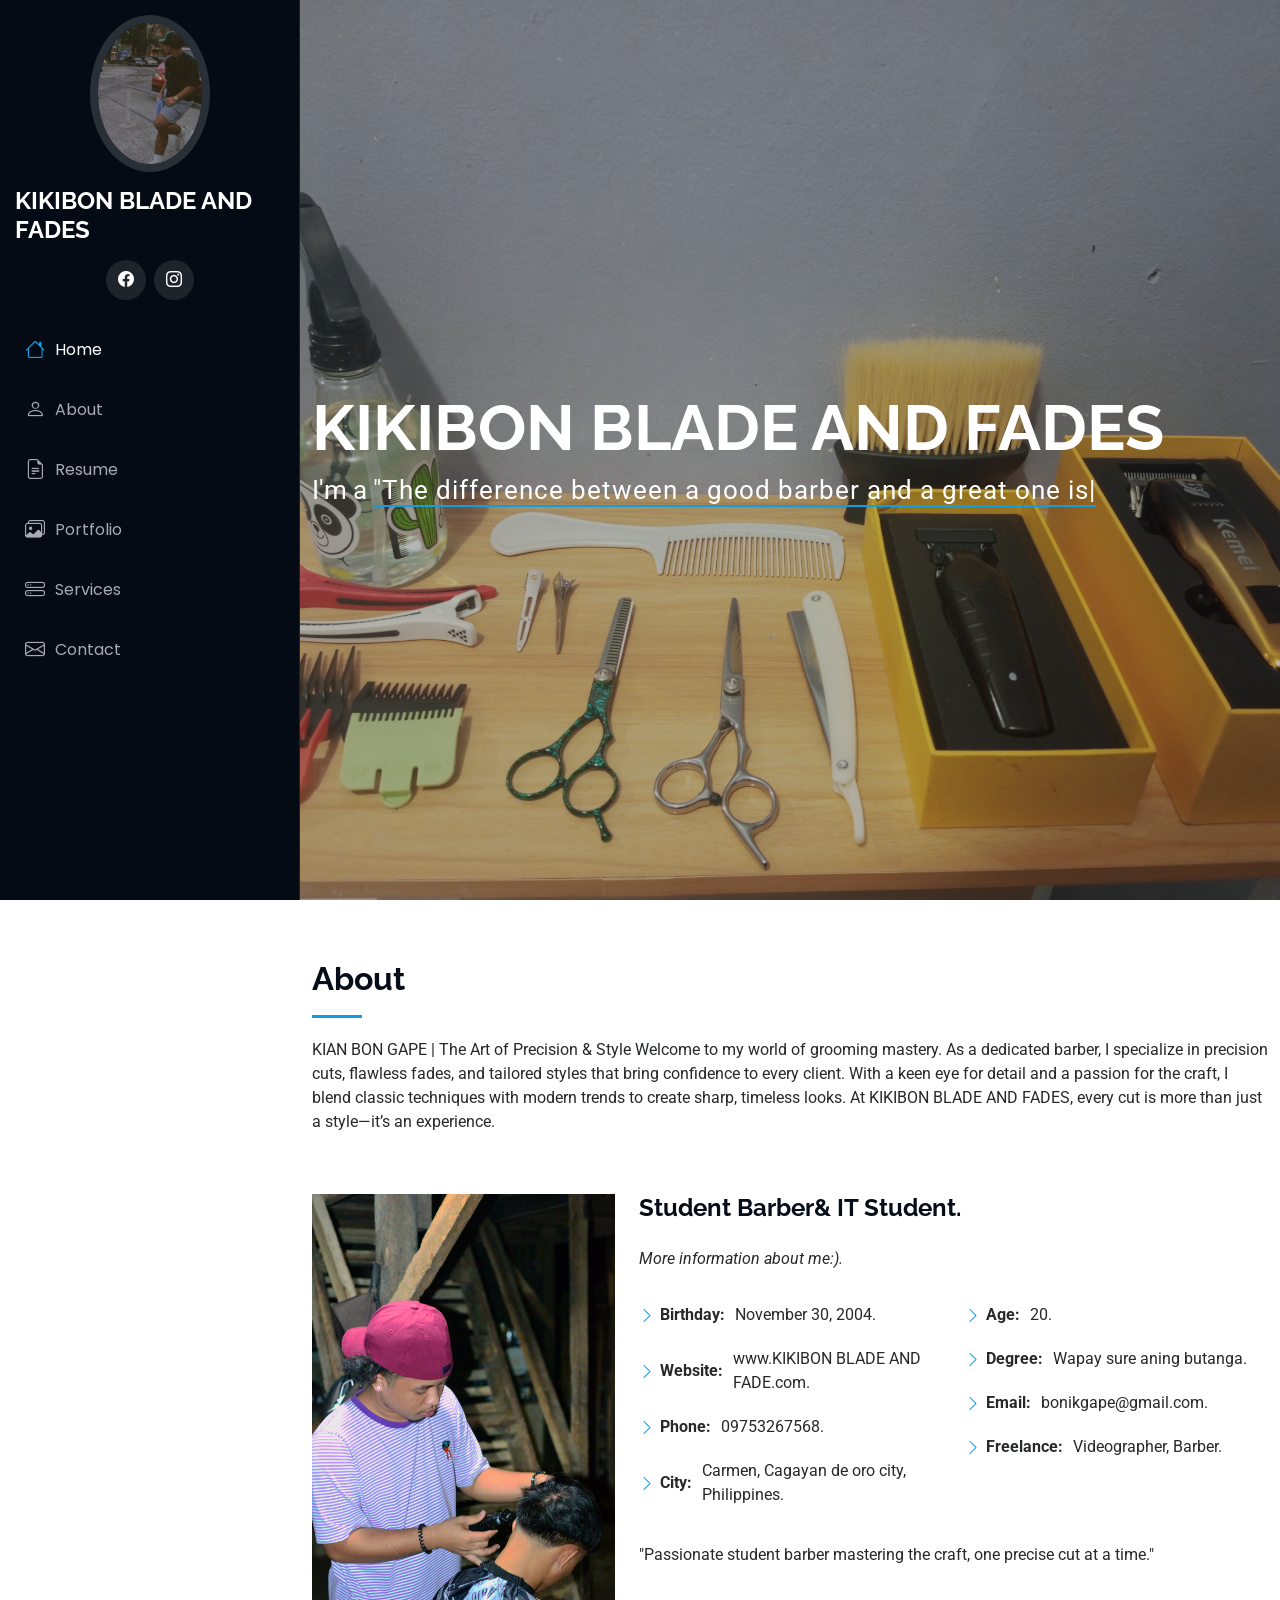
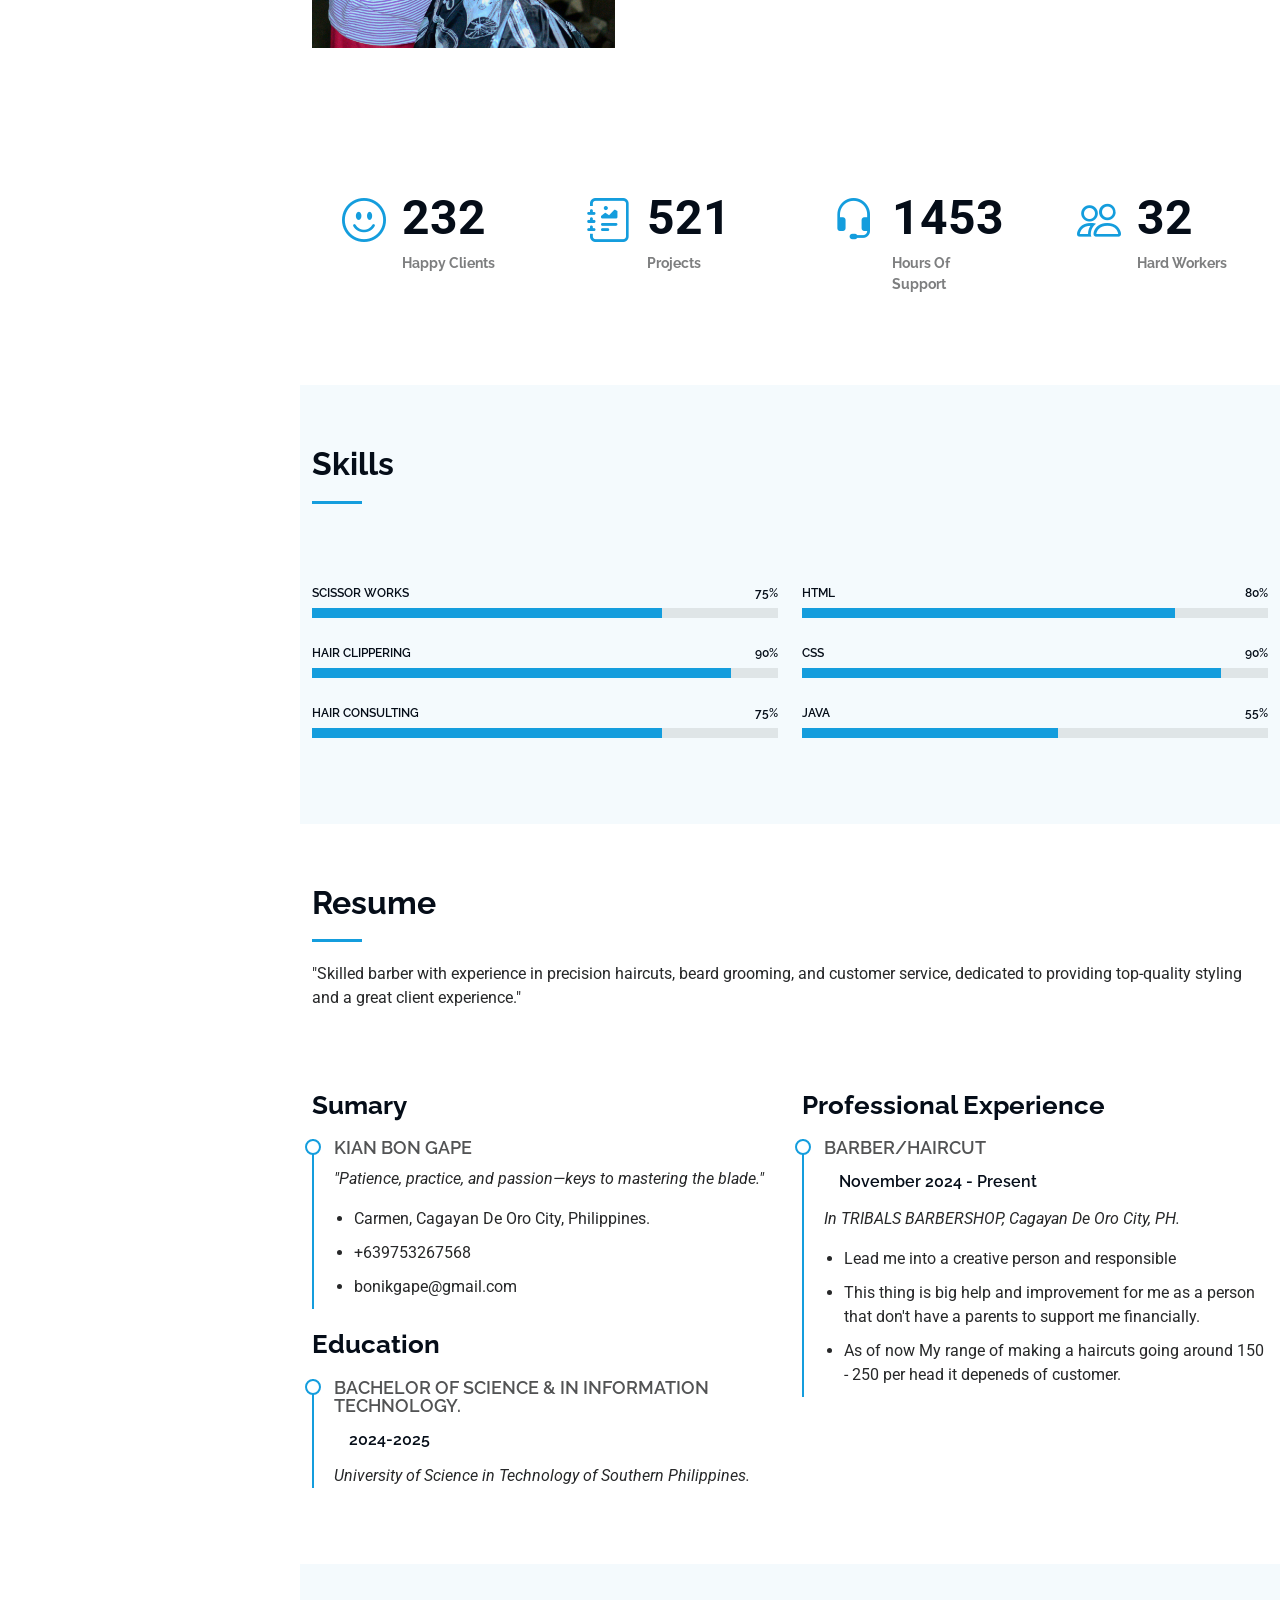
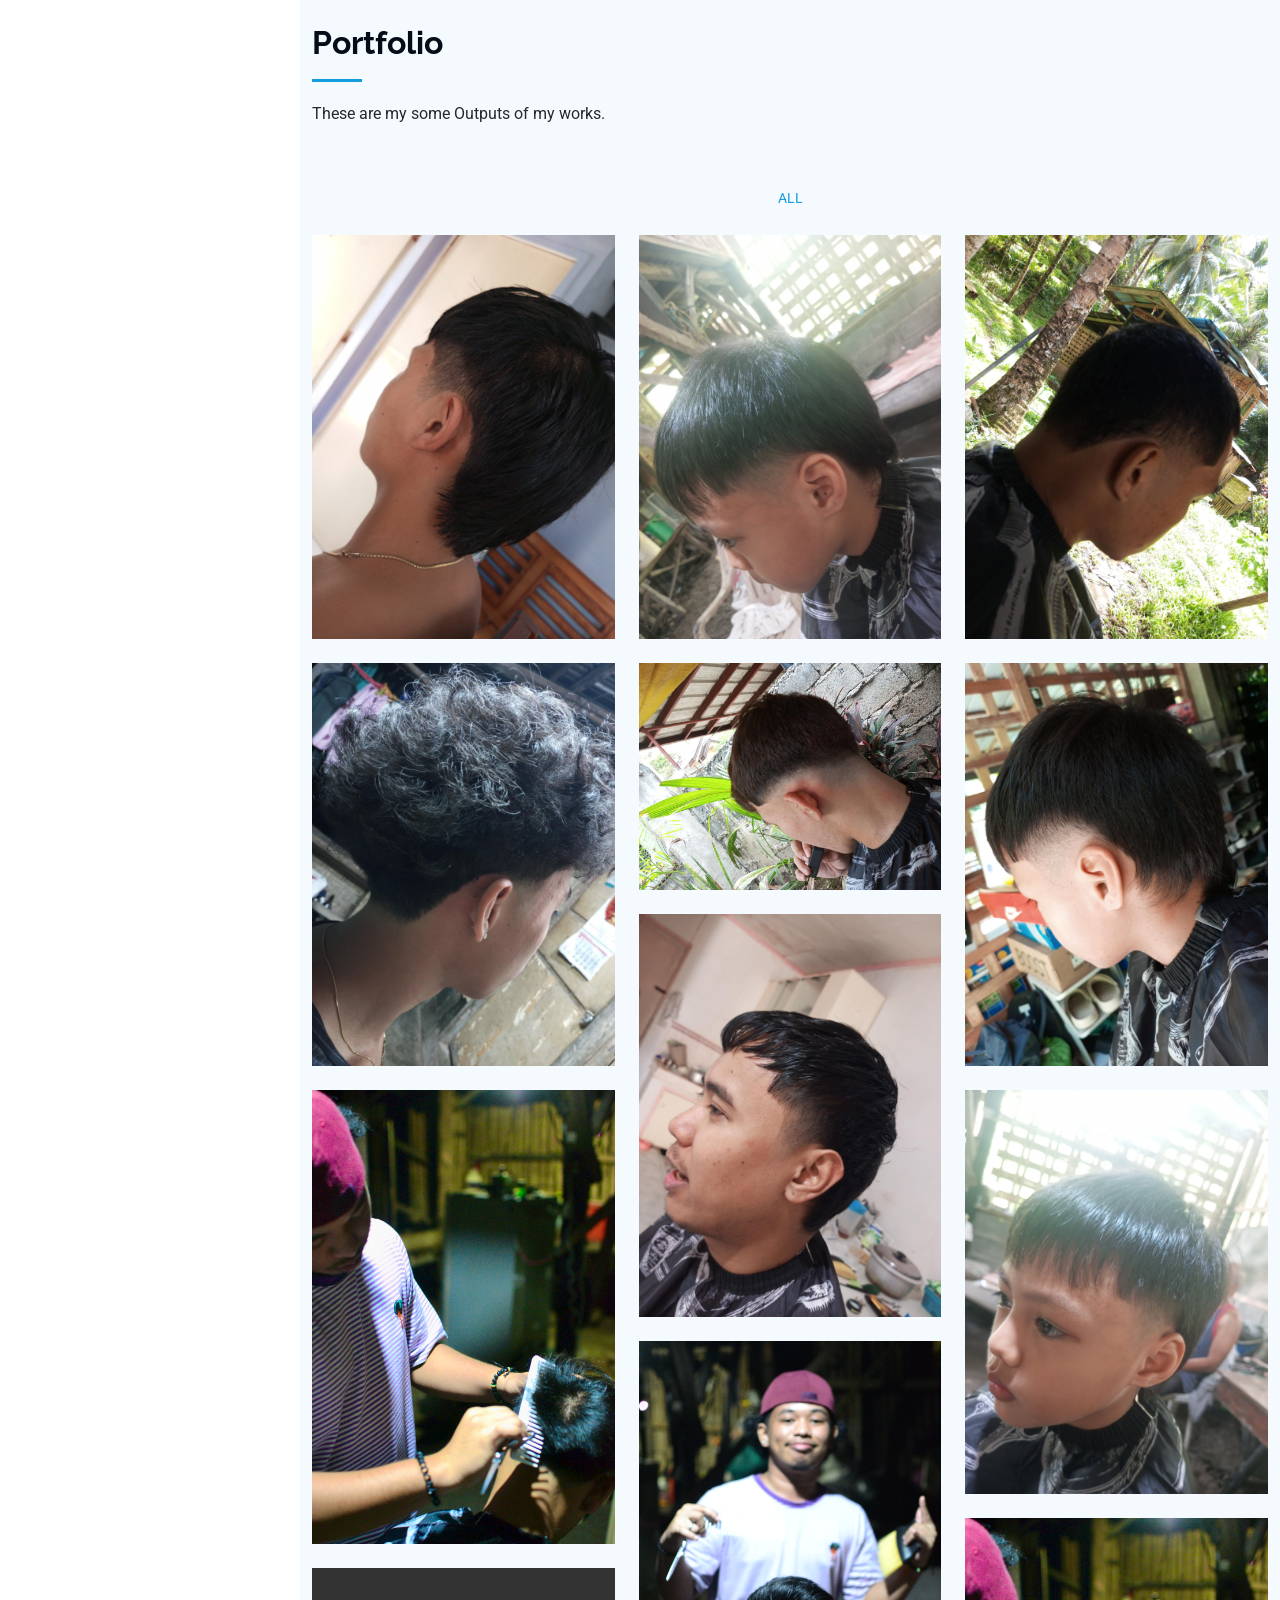
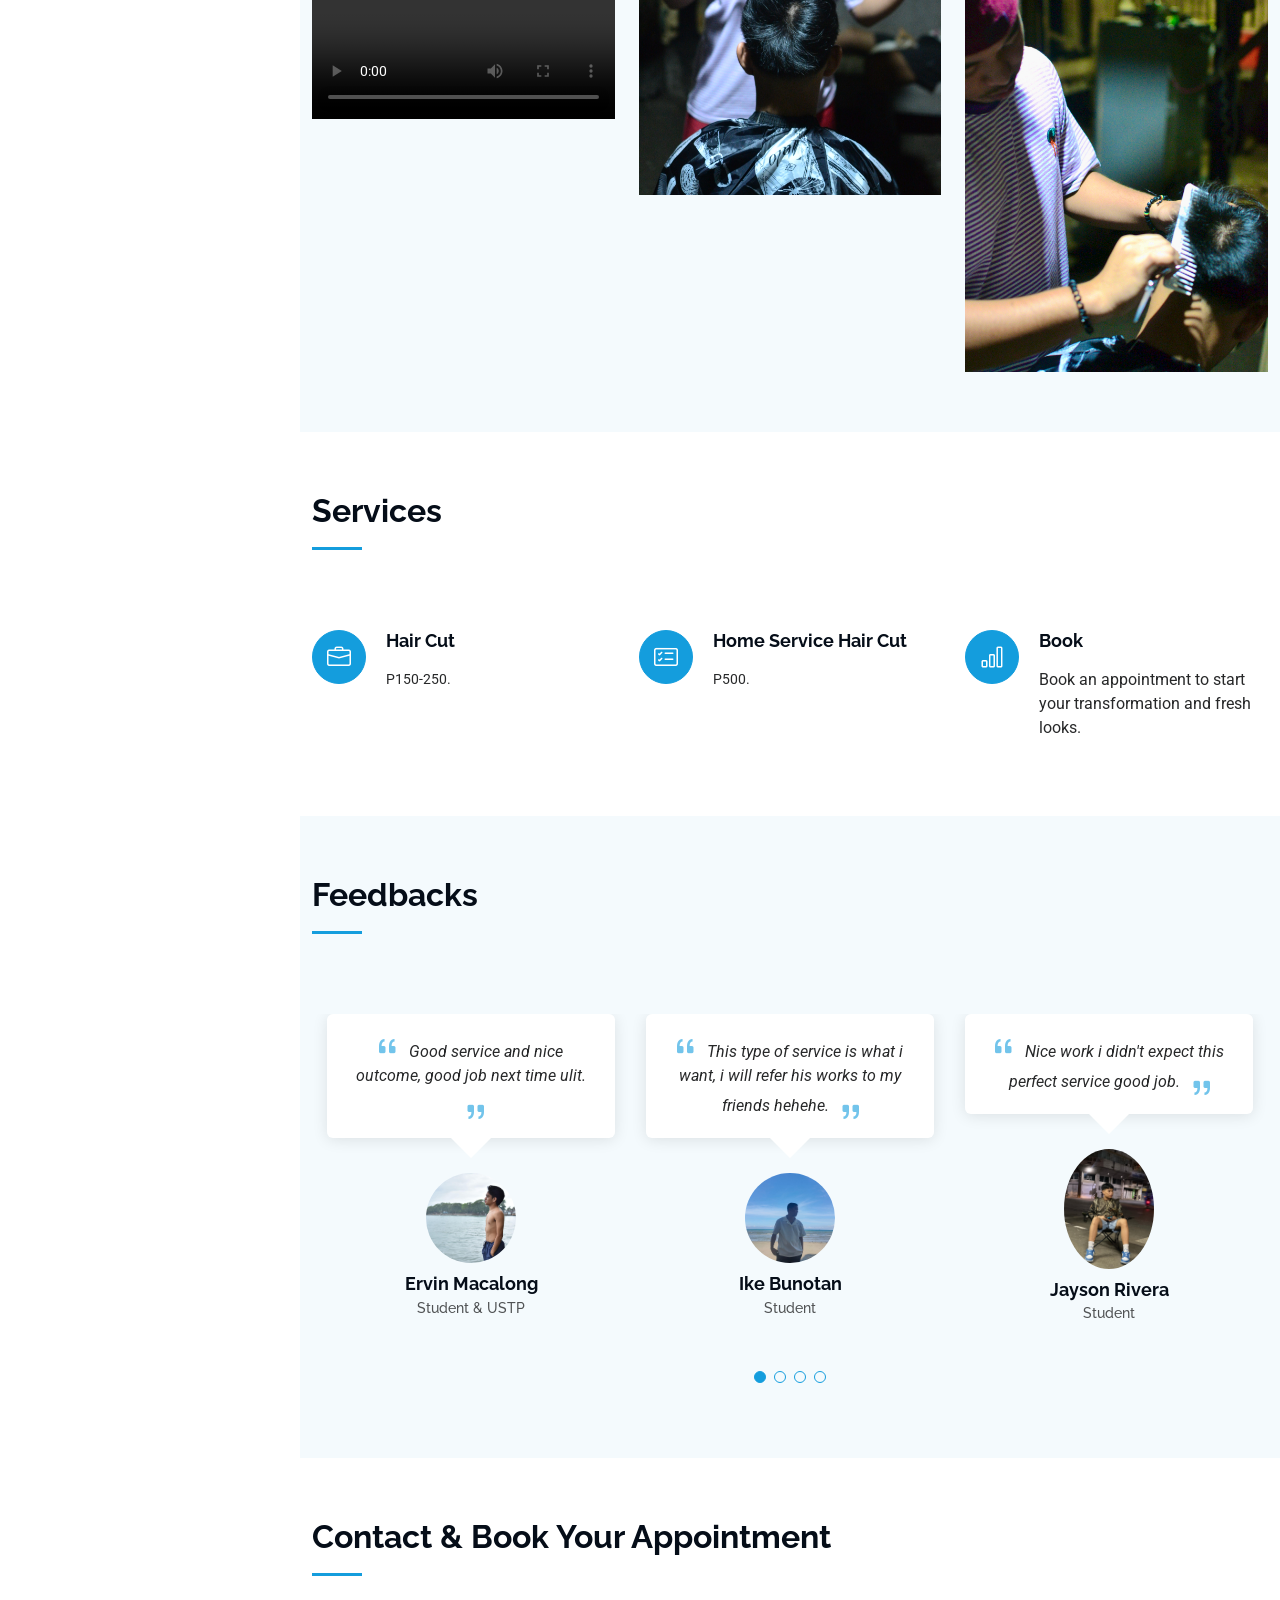
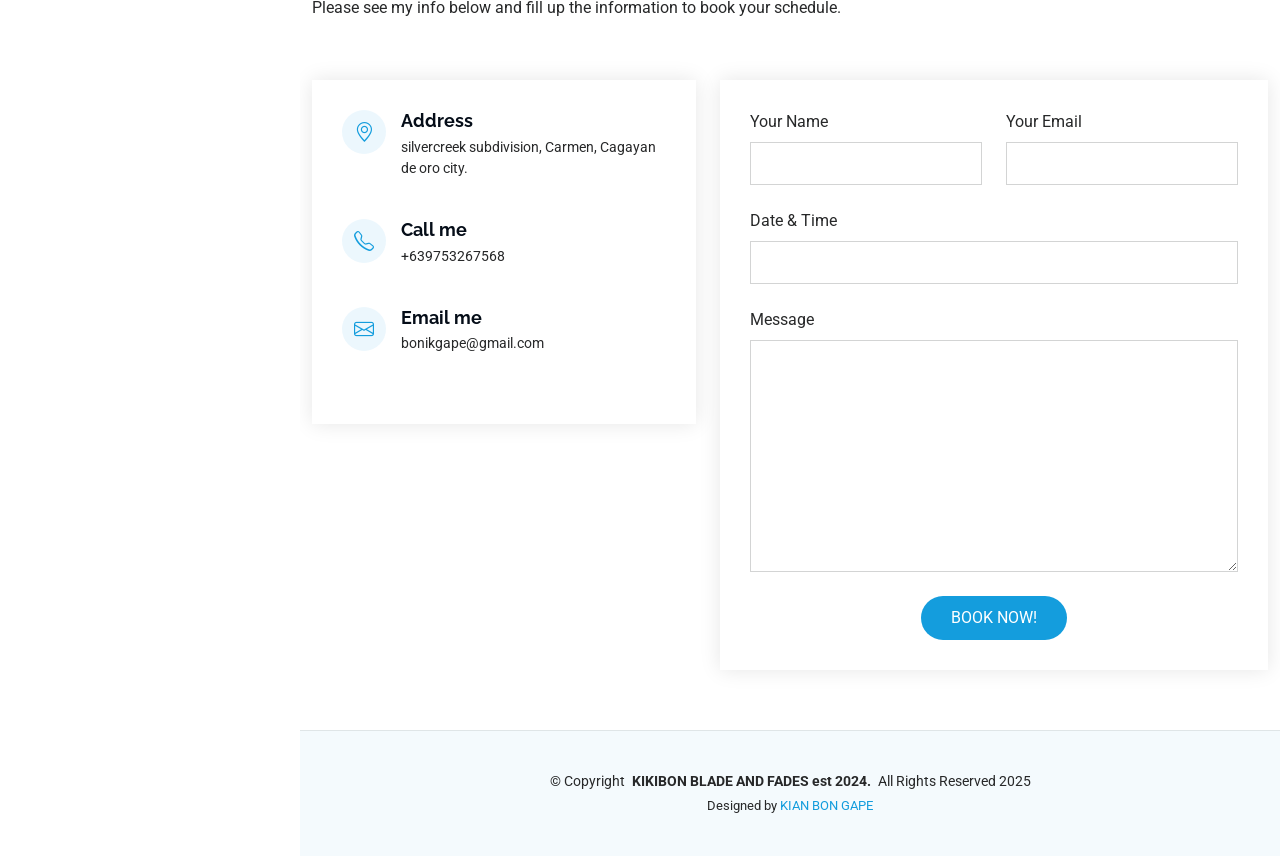
==== index.html @ 60df7f15 "first commit" ====
<!DOCTYPE html>
<html lang="en">

<head>
  <meta charset="utf-8">
  <meta content="width=device-width, initial-scale=1.0" name="viewport">
  <title>KIKIBON BLADE AND FADES</title>
  <meta content="" name="description">
  <meta content="" name="keywords">

  <!-- Favicons -->
  <link href="assets/img/barber.jpg" rel="icon">
  <link href="assets/img/barber.jpg" rel="apple-touch-icon">

  <!-- Fonts -->
  <link href="https://fonts.googleapis.com" rel="preconnect">
  <link href="https://fonts.gstatic.com" rel="preconnect" crossorigin>
  <link href="https://fonts.googleapis.com/css2?family=Roboto:ital,wght@0,100;0,300;0,400;0,500;0,700;0,900;1,100;1,300;1,400;1,500;1,700;1,900&family=Poppins:ital,wght@0,100;0,200;0,300;0,400;0,500;0,600;0,700;0,800;0,900;1,100;1,200;1,300;1,400;1,500;1,600;1,700;1,800;1,900&family=Raleway:ital,wght@0,100;0,200;0,300;0,400;0,500;0,600;0,700;0,800;0,900;1,100;1,200;1,300;1,400;1,500;1,600;1,700;1,800;1,900&display=swap" rel="stylesheet">

  <!-- Vendor CSS Files -->
  <link href="assets/vendor/bootstrap/css/bootstrap.min.css" rel="stylesheet">
  <link href="assets/vendor/bootstrap-icons/bootstrap-icons.css" rel="stylesheet">
  <link href="assets/vendor/aos/aos.css" rel="stylesheet">
  <link href="assets/vendor/glightbox/css/glightbox.min.css" rel="stylesheet">
  <link href="assets/vendor/swiper/swiper-bundle.min.css" rel="stylesheet">

  <!-- Main CSS File -->
  <link href="assets/css/main.css" rel="stylesheet">

  <!-- =======================================================
  * Template Name: iPortfolio
  * Template URL: https://bootstrapmade.com/iportfolio-bootstrap-portfolio-websites-template/
  * Updated: Jun 29 2024 with Bootstrap v5.3.3
  * Author: BootstrapMade.com
  * License: https://bootstrapmade.com/license/
  ======================================================== -->
</head>

<body class="index-page">

  <header id="header" class="header dark-background d-flex flex-column">
    <i class="header-toggle d-xl-none bi bi-list"></i>

    <div class="profile-img">
      <img src="assets/img/main.jpg" alt="" class="img-fluid rounded-circle">
    </div>

    <a href="index.html" class="logo d-flex align-items-center justify-content-center">
      <!-- Uncomment the line below if you also wish to use an image logo -->
      <!-- <img src="assets/img/logo.png" alt=""> -->
      <h1 class="sitename">KIKIBON BLADE AND FADES</h1>
    </a>

   
    <div class="social-links text-center">
      <a href="https://www.facebook.com/kianbongape.30" class="facebook" target="_blank"><i class="bi bi-facebook"></i></a>
      <a href="https://www.instagram.com/ur_bonifacio/" class="instagram" target="_blank"><i class="bi bi-instagram"></i></a>
  </div>

    <nav id="navmenu" class="navmenu">
      <ul>
        <li><a href="#hero" class="active"><i class="bi bi-house navicon"></i>Home</a></li>
        <li><a href="#about"><i class="bi bi-person navicon"></i> About</a></li>
        <li><a href="#resume"><i class="bi bi-file-earmark-text navicon"></i> Resume</a></li>
        <li><a href="#portfolio"><i class="bi bi-images navicon"></i> Portfolio</a></li>
        <li><a href="#services"><i class="bi bi-hdd-stack navicon"></i> Services</a></li>
        <li><a href="#contact"><i class="bi bi-envelope navicon"></i> Contact</a></li>
      </ul>
    </nav>

  </header>

  <main class="main">

    <!-- Hero Section -->
    <section id="hero" class="hero section dark-background">

      <img src="assets/img/5.jpg" alt="" data-aos="fade-in" class="">

      <div class="container" data-aos="fade-up" data-aos-delay="100">
        <h2>KIKIBON BLADE AND FADES</h2>
        <p>I'm a <span class="typed" data-typed-items="Barber, College Student, Freelancer">"The difference between a good barber and a great one is the commitment to learning every day."</span><span class="typed-cursor typed-cursor--blink" aria-hidden="true"></span><span class="typed-cursor typed-cursor--blink" aria-hidden="true"></span></p>
      </div>

    </section><!-- /Hero Section -->

    <!-- About Section -->
    <section id="about" class="about section">

      <!-- Section Title -->
      <div class="container section-title" data-aos="fade-up">
        <h2>About</h2>
        <p>KIAN BON GAPE | The Art of Precision & Style

          Welcome to my world of grooming mastery. As a dedicated barber, I specialize in precision cuts, flawless fades, and tailored styles that bring confidence to every client. With a keen eye for detail and a passion for the craft, I blend classic techniques with modern trends to create sharp, timeless looks. At KIKIBON BLADE AND FADES, every cut is more than just a style—it’s an experience.</p>
      </div><!-- End Section Title -->

      <div class="container" data-aos="fade-up" data-aos-delay="100">

        <div class="row gy-4 justify-content-center">
          <div class="col-lg-4">
            <img src="assets/img/main2.JPG" class="img-fluid" alt="">
          </div>
          <div class="col-lg-8 content">
            <h2>Student Barber&amp; IT Student.</h2>
            <p class="fst-italic py-3">
              More information about me:).
            </p>
            <div class="row">
              <div class="col-lg-6">
                <ul>
                  <li><i class="bi bi-chevron-right"></i> <strong>Birthday:</strong> <span>November 30, 2004.</span></li>
                  <li><i class="bi bi-chevron-right"></i> <strong>Website:</strong> <span>www.KIKIBON BLADE AND FADE.com.</span></li>
                  <li><i class="bi bi-chevron-right"></i> <strong>Phone:</strong> <span>09753267568.</span></li>
                  <li><i class="bi bi-chevron-right"></i> <strong>City:</strong> <span>Carmen, Cagayan de oro city, Philippines.</span></li>
                </ul>
              </div>
              <div class="col-lg-6">
                <ul>
                  <li><i class="bi bi-chevron-right"></i> <strong>Age:</strong> <span>20.</span></li>
                  <li><i class="bi bi-chevron-right"></i> <strong>Degree:</strong> <span>Wapay sure aning butanga.</span></li>
                  <li><i class="bi bi-chevron-right"></i> <strong>Email:</strong> <span>bonikgape@gmail.com.</span></li>
                  <li><i class="bi bi-chevron-right"></i> <strong>Freelance:</strong> <span>Videographer, Barber.</span></li>
                </ul>
              </div>
            </div>
            <p class="py-3">
              "Passionate student barber mastering the craft, one precise cut at a time."
            </p>
          </div>
        </div>

      </div>

    </section><!-- /About Section -->

    <!-- Stats Section -->
    <section id="stats" class="stats section">

      <div class="container" data-aos="fade-up" data-aos-delay="100">

        <div class="row gy-4">

          <div class="col-lg-3 col-md-6">
            <div class="stats-item">
              <i class="bi bi-emoji-smile"></i>
              <span data-purecounter-start="0" data-purecounter-end="232" data-purecounter-duration="1" class="purecounter"></span>
              <p><strong>Happy Clients</strong> <span></span></p>
            </div>
          </div><!-- End Stats Item -->

          <div class="col-lg-3 col-md-6">
            <div class="stats-item">
              <i class="bi bi-journal-richtext"></i>
              <span data-purecounter-start="0" data-purecounter-end="521" data-purecounter-duration="1" class="purecounter"></span>
              <p><strong>Projects</strong> <span></span></p>
            </div>
          </div><!-- End Stats Item -->

          <div class="col-lg-3 col-md-6">
            <div class="stats-item">
              <i class="bi bi-headset"></i>
              <span data-purecounter-start="0" data-purecounter-end="1453" data-purecounter-duration="1" class="purecounter"></span>
              <p><strong>Hours Of Support</strong> <span></span></p>
            </div>
          </div><!-- End Stats Item -->

          <div class="col-lg-3 col-md-6">
            <div class="stats-item">
              <i class="bi bi-people"></i>
              <span data-purecounter-start="0" data-purecounter-end="32" data-purecounter-duration="1" class="purecounter"></span>
              <p><strong>Hard Workers</strong> <span></span></p>
            </div>
          </div><!-- End Stats Item -->

        </div>

      </div>

    </section><!-- /Stats Section -->

    <!-- Skills Section -->
    <section id="skills" class="skills section light-background">

      <!-- Section Title -->
      <div class="container section-title" data-aos="fade-up">
        <h2>Skills</h2>
        <p></p>
      </div><!-- End Section Title -->

      <div class="container" data-aos="fade-up" data-aos-delay="100">

        <div class="row skills-content skills-animation">

          <div class="col-lg-6">

            <div class="progress">
              <span class="skill"><span>Scissor Works</span> <i class="val">75%</i></span>
              <div class="progress-bar-wrap">
                <div class="progress-bar" role="progressbar" aria-valuenow="75" aria-valuemin="0" aria-valuemax="75"></div>
              </div>
            </div><!-- End Skills Item -->

            <div class="progress">
              <span class="skill"><span>Hair Clippering</span> <i class="val">90%</i></span>
              <div class="progress-bar-wrap">
                <div class="progress-bar" role="progressbar" aria-valuenow="90" aria-valuemin="0" aria-valuemax="100"></div>
              </div>
            </div><!-- End Skills Item -->

            <div class="progress">
              <span class="skill"><span>Hair Consulting</span> <i class="val">75%</i></span>
              <div class="progress-bar-wrap">
                <div class="progress-bar" role="progressbar" aria-valuenow="75" aria-valuemin="0" aria-valuemax="100"></div>
              </div>
            </div><!-- End Skills Item -->

          </div>

          <div class="col-lg-6">

            <div class="progress">
              <span class="skill"><span>HTML</span> <i class="val">80%</i></span>
              <div class="progress-bar-wrap">
                <div class="progress-bar" role="progressbar" aria-valuenow="80" aria-valuemin="0" aria-valuemax="100"></div>
              </div>
            </div><!-- End Skills Item -->

            <div class="progress">
              <span class="skill"><span>CSS</span> <i class="val">90%</i></span>
              <div class="progress-bar-wrap">
                <div class="progress-bar" role="progressbar" aria-valuenow="90" aria-valuemin="0" aria-valuemax="100"></div>
              </div>
            </div><!-- End Skills Item -->

            <div class="progress">
              <span class="skill"><span>JAVA</span> <i class="val">55%</i></span>
              <div class="progress-bar-wrap">
                <div class="progress-bar" role="progressbar" aria-valuenow="55" aria-valuemin="0" aria-valuemax="100"></div>
              </div>
            </div><!-- End Skills Item -->

          </div>

        </div>

      </div>

    </section><!-- /Skills Section -->

    <!-- Resume Section -->
    <section id="resume" class="resume section">

      <!-- Section Title -->
      <div class="container section-title" data-aos="fade-up">
        <h2>Resume</h2>
        <p>"Skilled barber with experience in precision haircuts, beard grooming, and customer service, dedicated to providing top-quality styling and a great client experience."</p>
      </div><!-- End Section Title -->

      <div class="container">

        <div class="row">

          <div class="col-lg-6" data-aos="fade-up" data-aos-delay="100">
            <h3 class="resume-title">Sumary</h3>

            <div class="resume-item pb-0">
              <h4>Kian Bon Gape</h4>
              <p><em>"Patience, practice, and passion—keys to mastering the blade."</em></p>
              <ul>
                <li>Carmen, Cagayan De Oro City, Philippines.</li>
                <li>+639753267568</li>
                <li>bonikgape@gmail.com</li>
              </ul>
            </div><!-- Edn Resume Item -->

            <h3 class="resume-title">Education</h3>
            <div class="resume-item">
              <h4>Bachelor of Science &amp; In Information Technology.</h4>
              <h5>2024-2025</h5>
              <p><em>University of Science in Technology of Southern Philippines.</em></p>
            </div><!-- Edn Resume Item -->

          
          </div>

          <div class="col-lg-6" data-aos="fade-up" data-aos-delay="200">
            <h3 class="resume-title">Professional Experience</h3>
            <div class="resume-item">
              <h4>Barber/Haircut</h4>
              <h5>November 2024 - Present</h5>
              <p><em>In TRIBALS BARBERSHOP, Cagayan De Oro City, PH. </em></p>
              <ul>
                <li>Lead me into a creative person and responsible</li>
                <li>This thing is big help and improvement for me as a person that don't have a parents to support me financially. </li>
                <li>As of now My range of making a haircuts going around 150 - 250 per head it depeneds of customer.</li>
              </ul>
            </div><!-- Edn Resume Item -->


          </div>

        </div>

      </div>

    </section><!-- /Resume Section -->

    <!-- Portfolio Section -->
    <section id="portfolio" class="portfolio section light-background">

      <!-- Section Title -->
      <div class="container section-title" data-aos="fade-up">
        <h2>Portfolio</h2>
        <p>These are my some Outputs of my works.</p>
      </div><!-- End Section Title -->

      <div class="container">

        <div class="isotope-layout" data-default-filter="*" data-layout="masonry" data-sort="original-order">

          <ul class="portfolio-filters isotope-filters" data-aos="fade-up" data-aos-delay="100">
            <li data-filter="*" class="filter-active">All</li>
          </ul><!-- End Portfolio Filters -->

          <div class="row gy-4 isotope-container" data-aos="fade-up" data-aos-delay="200">

            <div class="col-lg-4 col-md-6 portfolio-item isotope-item filter-app">
              <div class="portfolio-content h-100">
                <img src="assets/img/4.jpg" class="img-fluid" alt="">
                <div class="portfolio-info">
                  <h4>1</h4>
                  <p>Modern Mullet</p>
                  <a href="assets/img/4.jpg" title="Modern Mullet X Jayson Rivera" data-gallery="portfolio-gallery-app" class="glightbox preview-link"><i class="bi bi-zoom-in"></i></a>
                  <a href="portfolio-details.html" title="More Details" class="details-link"><i class="bi bi-link-45deg"></i></a>
                </div>
              </div>
            </div><!-- End Portfolio Item -->

            <div class="col-lg-4 col-md-6 portfolio-item isotope-item filter-product">
              <div class="portfolio-content h-100">
                <img src="assets/img/xav.jpg" class="img-fluid" alt="">
                <div class="portfolio-info">
                  <h4>2</h4>
                  <p>Modern Mullet</p>
                  <a href="assets/img/xav.jpg" title="Modern Mullet X Xaxi" data-gallery="portfolio-gallery-product" class="glightbox preview-link"><i class="bi bi-zoom-in"></i></a>
                  <a href="portfolio-details.html" title="More Details" class="details-link"><i class="bi bi-link-45deg"></i></a>
                </div>
              </div>
            </div><!-- End Portfolio Item -->

            <div class="col-lg-4 col-md-6 portfolio-item isotope-item filter-branding">
              <div class="portfolio-content h-100">
                <img src="assets/img/be.jpg" class="img-fluid" alt="">
                <div class="portfolio-info">
                  <h4>3</h4>
                  <p>Mid Taper Fade</p>
                  <a href="assets/img/be.jpg" title="Taper Fade" data-gallery="portfolio-gallery-branding" class="glightbox preview-link"><i class="bi bi-zoom-in"></i></a>
                  <a href="portfolio-details.html" title="More Details" class="details-link"><i class="bi bi-link-45deg"></i></a>
                </div>
              </div>
            </div><!-- End Portfolio Item -->

            <div class="col-lg-4 col-md-6 portfolio-item isotope-item filter-books">
              <div class="portfolio-content h-100">
                <img src="assets/img/josh.jpg" class="img-fluid" alt="">
                <div class="portfolio-info">
                  <h4>4</h4>
                  <p>Low Taper Fade</p>
                  <a href="assets/img/josh.jpg" title="Low Taper" data-gallery="portfolio-gallery-book" class="glightbox preview-link"><i class="bi bi-zoom-in"></i></a>
                  <a href="portfolio-details.html" title="More Details" class="details-link"><i class="bi bi-link-45deg"></i></a>
                </div>
              </div>
            </div><!-- End Portfolio Item -->

            <div class="col-lg-4 col-md-6 portfolio-item isotope-item filter-app">
              <div class="portfolio-content h-100">
                <img src="assets/img/jon.jpg" class="img-fluid" alt="">
                <div class="portfolio-info">
                  <h4>5</h4>
                  <p>Low Fade</p>
                  <a href="assets/img/jon.jpg" title="Low Fade" data-gallery="portfolio-gallery-app" class="glightbox preview-link"><i class="bi bi-zoom-in"></i></a>
                  <a href="portfolio-details.html" title="More Details" class="details-link"><i class="bi bi-link-45deg"></i></a>
                </div>
              </div>
            </div><!-- End Portfolio Item -->

            <div class="col-lg-4 col-md-6 portfolio-item isotope-item filter-product">
              <div class="portfolio-content h-100">
                <img src="assets/img/xa.jpg" class="img-fluid" alt="">
                <div class="portfolio-info">
                  <h4>6</h4>
                  <p>Modern Mullet</p>
                  <a href="assets/img/xa.jpg" title="Modern Mullet" data-gallery="portfolio-gallery-product" class="glightbox preview-link"><i class="bi bi-zoom-in"></i></a>
                  <a href="portfolio-details.html" title="More Details" class="details-link"><i class="bi bi-link-45deg"></i></a>
                </div>
              </div>
            </div><!-- End Portfolio Item -->

            <div class="col-lg-4 col-md-6 portfolio-item isotope-item filter-branding">
              <div class="portfolio-content h-100">
                <img src="assets/img/iki.jpg" class="img-fluid" alt="">
                <div class="portfolio-info">
                  <h4>7</h4>
                  <p>Textured Mullet</p>
                  <a href="assets/img/ike.jpg" title="Textured Mullet" data-gallery="portfolio-gallery-branding" class="glightbox preview-link"><i class="bi bi-zoom-in"></i></a>
                  <a href="portfolio-details.html" title="More Details" class="details-link"><i class="bi bi-link-45deg"></i></a>
                </div>
              </div>
            </div><!-- End Portfolio Item -->

            <div class="col-lg-4 col-md-6 portfolio-item isotope-item filter-books">
              <div class="portfolio-content h-100">
                <img src="assets/img/7.JPG" class="img-fluid" alt="">
                <div class="portfolio-info">
                  <h4>8</h4>
                  <p>Candid</p>
                  <a href="assets/img/7.JPG" title="Candid" data-gallery="portfolio-gallery-book" class="glightbox preview-link"><i class="bi bi-zoom-in"></i></a>
                  <a href="portfolio-details.html" title="More Details" class="details-link"><i class="bi bi-link-45deg"></i></a>
                </div>
              </div>
            </div><!-- End Portfolio Item -->

            <div class="col-lg-4 col-md-6 portfolio-item isotope-item filter-app">
              <div class="portfolio-content h-100">
                <img src="assets/img/xavi.jpg" class="img-fluid" alt="">
                <div class="portfolio-info">
                  <h4>9</h4>
                  <p>Mullet</p>
                  <a href="assets/img/xavi.jpg" title="Mullet" data-gallery="portfolio-gallery-app" class="glightbox preview-link"><i class="bi bi-zoom-in"></i></a>
                  <a href="portfolio-details.html" title="More Details" class="details-link"><i class="bi bi-link-45deg"></i></a>
                </div>
              </div>
            </div><!-- End Portfolio Item -->

            <div class="col-lg-4 col-md-6 portfolio-item isotope-item filter-product">
              <div class="portfolio-content h-100">
                <img src="assets/img/3.JPG" class="img-fluid" alt="">
                <div class="portfolio-info">
                  <h4>10</h4>
                  <p>Candid</p>
                  <a href="assets/img/3.JPG" title="Candid" data-gallery="portfolio-gallery-product" class="glightbox preview-link"><i class="bi bi-zoom-in"></i></a>
                  <a href="portfolio-details.html" title="More Details" class="details-link"><i class="bi bi-link-45deg"></i></a>
                </div>
              </div>
            </div><!-- End Portfolio Item -->

            <div class="col-lg-4 col-md-6 portfolio-item isotope-item filter-branding">
              <div class="portfolio-content h-100">
                <img src="assets/img/7.JPG" class="img-fluid" alt="">
                <div class="portfolio-info">
                  <h4>11</h4>
                  <p>ME</p>
                  <a href="assets/img/7.JPG" title="ME" data-gallery="portfolio-gallery-branding" class="glightbox preview-link"><i class="bi bi-zoom-in"></i></a>
                  <a href="portfolio-details.html" title="More Details" class="details-link"><i class="bi bi-link-45deg"></i></a>
                </div>
              </div>
            </div><!-- End Portfolio Item -->

            <div class="col-lg-4 col-md-6 portfolio-item isotope-item filter-books">
              <div class="portfolio-content h-100">
                  <video width="100%" controls>
                      <source src="assets/videos/HA.mp4" type="video/mp4">
                      12
                  </video>
                  <div class="portfolio-info">
                      <h4>12</h4>
                      <p>Low Taper Fade</p>
                      <a href="assets/videos/HA.mp4" title="Josh" data-gallery="portfolio-gallery-book" class="glightbox preview-link"><i class="bi bi-zoom-in"></i></a>
                      <a href="portfolio-details.html" title="More Details" class="details-link"><i class="bi bi-link-45deg"></i></a>
                  </div>
              </div>
          </div><!-- End Portfolio Item -->

          </div><!-- End Portfolio Container -->

        </div>

      </div>

    </section><!-- /Portfolio Section -->

    <!-- Services Section -->
    <section id="services" class="services section">

      <!-- Section Title -->
      <div class="container section-title" data-aos="fade-up">
        <h2>Services</h2>
      </div><!-- End Section Title -->

      <div class="container">

        <div class="row gy-4">

          <div class="col-lg-4 col-md-6 service-item d-flex" data-aos="fade-up" data-aos-delay="100">
            <div class="icon flex-shrink-0"><i class="bi bi-briefcase"></i></div>
            <div>
              <h4 class="title"><a href="service-details.html" class="stretched-link">Hair Cut</a></h4>
              <p class="description">P150-250.</p>
            </div>
          </div>
          <!-- End Service Item -->

          <div class="col-lg-4 col-md-6 service-item d-flex" data-aos="fade-up" data-aos-delay="200">
            <div class="icon flex-shrink-0"><i class="bi bi-card-checklist"></i></div>
            <div>
              <h4 class="title"><a href="service-details.html" class="stretched-link">Home Service Hair Cut</a></h4>
              <p class="description">P500.</p>
            </div>
          </div><!-- End Service Item -->

          <div class="col-lg-4 col-md-6 service-item d-flex" data-aos="fade-up" data-aos-delay="300">
            <div class="icon flex-shrink-0"><i class="bi bi-bar-chart"></i></div>
            <div>
              <h4 class="title"><a href="service-details.html" class="stretched-link">Book</a></h4>
              <p class="description"></p>Book an appointment to start your transformation and fresh looks.</p>
            </div>
          </div><!-- End Service Item -->


        </div>

      </div>

    </section><!-- /Services Section -->

    <!-- Testimonials Section -->
    <section id="testimonials" class="testimonials section light-background">

      <!-- Section Title -->
      <div class="container section-title" data-aos="fade-up">
        <h2>Feedbacks</h2>
      </div><!-- End Section Title -->

      <div class="container" data-aos="fade-up" data-aos-delay="100">

        <div class="swiper init-swiper">
          <script type="application/json" class="swiper-config">
            {
              "loop": true,
              "speed": 600,
              "autoplay": {
                "delay": 5000
              },
              "slidesPerView": "auto",
              "pagination": {
                "el": ".swiper-pagination",
                "type": "bullets",
                "clickable": true
              },
              "breakpoints": {
                "320": {
                  "slidesPerView": 1,
                  "spaceBetween": 40
                },
                "1200": {
                  "slidesPerView": 3,
                  "spaceBetween": 1
                }
              }
            }
          </script>
          <div class="swiper-wrapper">

            <div class="swiper-slide">
              <div class="testimonial-item">
                <p>
                  <i class="bi bi-quote quote-icon-left"></i>
                  <span>Good service and nice outcome, good job next time ulit.</span>
                  <i class="bi bi-quote quote-icon-right"></i>
                </p>
                <img src="assets/img/testimonials/erv.jpg" class="testimonial-img" alt="">
                <h3>Ervin Macalong</h3>
                <h4>Student &amp; USTP</h4>
              </div>
            </div><!-- End testimonial item -->

            <div class="swiper-slide">
              <div class="testimonial-item">
                <p>
                  <i class="bi bi-quote quote-icon-left"></i>
                  <span>This type of service is what i want, i will refer his works to my friends hehehe.</span>
                  <i class="bi bi-quote quote-icon-right"></i>
                </p>
                <img src="assets/img/testimonials/ike1.jpg" class="testimonial-img" alt="">
                <h3>Ike Bunotan</h3>
                <h4>Student</h4>
              </div>
            </div><!-- End testimonial item -->

            <div class="swiper-slide">
              <div class="testimonial-item">
                <p>
                  <i class="bi bi-quote quote-icon-left"></i>
                  <span>Nice work i didn't expect this perfect service good job.</span>
                  <i class="bi bi-quote quote-icon-right"></i>
                </p>
                <img src="assets/img/testimonials/jison.jpg" class="testimonial-img" alt="">
                <h3>Jayson Rivera</h3>
                <h4>Student</h4>
              </div>
            </div><!-- End testimonial item -->

            <div class="swiper-slide">
              <div class="testimonial-item">
                <p>
                  <i class="bi bi-quote quote-icon-left"></i>
                  <span>Worth it! maybe next time i will go back on this one.</span>
                  <i class="bi bi-quote quote-icon-right"></i>
                </p>
                <img src="assets/img/testimonials/jonfel.jpg" class="testimonial-img" alt="">
                <h3>Jonfel</h3>
                <h4>Student</h4>
              </div>
            </div><!-- End testimonial item -->


          </div>
          <div class="swiper-pagination"></div>
        </div>

      </div>

    </section><!-- /Testimonials Section -->

    <!-- Contact Section -->
    <section id="contact" class="contact section">

      <!-- Section Title -->
      <div class="container section-title" data-aos="fade-up">
        <h2>Contact & Book Your Appointment</h2>
        <p>Please see my info below and fill up the information to book your schedule.</p>
      </div><!-- End Section Title -->

      <div class="container" data-aos="fade-up" data-aos-delay="100">

        <div class="row gy-4">

          <div class="col-lg-5">

            <div class="info-wrap">
              <div class="info-item d-flex" data-aos="fade-up" data-aos-delay="200">
                <i class="bi bi-geo-alt flex-shrink-0"></i>
                <div>
                  <h3>Address</h3>
                  <p>silvercreek subdivision, Carmen, Cagayan de oro city.</p>
                </div>
              </div><!-- End Info Item -->

              <div class="info-item d-flex" data-aos="fade-up" data-aos-delay="300">
                <i class="bi bi-telephone flex-shrink-0"></i>
                <div>
                  <h3>Call me</h3>
                  <p>+639753267568</p>
                </div>
              </div><!-- End Info Item -->

              <div class="info-item d-flex" data-aos="fade-up" data-aos-delay="400">
                <i class="bi bi-envelope flex-shrink-0"></i>
                <div>
                  <h3>Email me</h3>
                  <p>bonikgape@gmail.com</p>
                </div>
              </div><!-- End Info Item -->

             
            </div>
          </div>

          <div class="col-lg-7">
            <form action="forms/contact.php" method="post" class="php-email-form" data-aos="fade-up" data-aos-delay="200">
              <div class="row gy-4">

                <div class="col-md-6">
                  <label for="name-field" class="pb-2">Your Name</label>
                  <input type="text" name="name" id="name-field" class="form-control" required="">
                </div>

                <div class="col-md-6">
                  <label for="email-field" class="pb-2">Your Email</label>
                  <input type="email" class="form-control" name="email" id="email-field" required="">
                </div>

                <div class="col-md-12">
                  <label for="subject-field" class="pb-2">Date & Time</label>
                  <input type="text" class="form-control" name="subject" id="subject-field" required="">
                </div>

                <div class="col-md-12">
                  <label for="message-field" class="pb-2">Message</label>
                  <textarea class="form-control" name="message" rows="10" id="message-field" required=""></textarea>
                </div>

                <div class="col-md-12 text-center">
                  <div class="loading">Loading</div>
                  <div class="error-message"></div>
                  <div class="sent-message">Your message has been sent. Thank you!</div>

                  <button type="submit">BOOK NOW!</button>
                </div>

              </div>
            </form>
          </div><!-- End Contact Form -->

        </div>

      </div>

    </section><!-- /Contact Section -->

  </main>

  <footer id="footer" class="footer position-relative light-background">

    <div class="container">
      <div class="copyright text-center ">
        <p>© <span>Copyright</span> <strong class="px-1 sitename">KIKIBON BLADE AND FADES est 2024.</strong> <span>All Rights Reserved 2025</span></p>
      </div>
      <div class="credits">
        <!-- All the links in the footer should remain intact. -->
        <!-- You can delete the links only if you've purchased the pro version. -->
        <!-- Licensing information: https://bootstrapmade.com/license/ -->
        <!-- Purchase the pro version with working PHP/AJAX contact form: [buy-url] -->
        Designed by <a href="https://bootstrapmade.com/">KIAN BON GAPE</a>
      </div>
    </div>

  </footer>

  <!-- Scroll Top -->
  <a href="#" id="scroll-top" class="scroll-top d-flex align-items-center justify-content-center"><i class="bi bi-arrow-up-short"></i></a>

  <!-- Preloader -->
  <div id="preloader"></div>

  <!-- Vendor JS Files -->
  <script src="assets/vendor/bootstrap/js/bootstrap.bundle.min.js"></script>
  <script src="assets/vendor/php-email-form/validate.js"></script>
  <script src="assets/vendor/aos/aos.js"></script>
  <script src="assets/vendor/typed.js/typed.umd.js"></script>
  <script src="assets/vendor/purecounter/purecounter_vanilla.js"></script>
  <script src="assets/vendor/waypoints/noframework.waypoints.js"></script>
  <script src="assets/vendor/glightbox/js/glightbox.min.js"></script>
  <script src="assets/vendor/imagesloaded/imagesloaded.pkgd.min.js"></script>
  <script src="assets/vendor/isotope-layout/isotope.pkgd.min.js"></script>
  <script src="assets/vendor/swiper/swiper-bundle.min.js"></script>

  <!-- Main JS File -->
  <script src="assets/js/main.js"></script>

</body>

</html>
---- assets/css/main.css ----
/**
* Template Name: iPortfolio
* Template URL: https://bootstrapmade.com/iportfolio-bootstrap-portfolio-websites-template/
* Updated: Jun 29 2024 with Bootstrap v5.3.3
* Author: BootstrapMade.com
* License: https://bootstrapmade.com/license/
*/

/*--------------------------------------------------------------
# Font & Color Variables
# Help: https://bootstrapmade.com/color-system/
--------------------------------------------------------------*/
/* Fonts */
:root {
  --default-font: "Roboto",  system-ui, -apple-system, "Segoe UI", Roboto, "Helvetica Neue", Arial, "Noto Sans", "Liberation Sans", sans-serif, "Apple Color Emoji", "Segoe UI Emoji", "Segoe UI Symbol", "Noto Color Emoji";
  --heading-font: "Raleway",  sans-serif;
  --nav-font: "Poppins",  sans-serif;
}

/* Global Colors - The following color variables are used throughout the website. Updating them here will change the color scheme of the entire website */
:root { 
  --background-color: #ffffff; /* Background color for the entire website, including individual sections */
  --default-color: #272829; /* Default color used for the majority of the text content across the entire website */
  --heading-color: #050d18; /* Color for headings, subheadings and title throughout the website */
  --accent-color: #149ddd; /* Accent color that represents your brand on the website. It's used for buttons, links, and other elements that need to stand out */
  --surface-color: #ffffff; /* The surface color is used as a background of boxed elements within sections, such as cards, icon boxes, or other elements that require a visual separation from the global background. */
  --contrast-color: #ffffff; /* Contrast color for text, ensuring readability against backgrounds of accent, heading, or default colors. */
}

/* Nav Menu Colors - The following color variables are used specifically for the navigation menu. They are separate from the global colors to allow for more customization options */
:root {
  --nav-color: #a8a9b4;  /* The default color of the main navmenu links */
  --nav-hover-color: #ffffff; /* Applied to main navmenu links when they are hovered over or active */
  --nav-mobile-background-color: #040b14; /* Used as the background color for mobile navigation menu */
  --nav-dropdown-background-color: #040b14; /* Used as the background color for dropdown items that appear when hovering over primary navigation items */
  --nav-dropdown-color: #a8a9b4; /* Used for navigation links of the dropdown items in the navigation menu. */
  --nav-dropdown-hover-color: #ffffff; /* Similar to --nav-hover-color, this color is applied to dropdown navigation links when they are hovered over. */
}

/* Color Presets - These classes override global colors when applied to any section or element, providing reuse of the sam color scheme. */

.light-background {
  --background-color: #f4fafd;
  --surface-color: #ffffff;
}

.dark-background {
  --background-color: #040b14;
  --default-color: #ffffff;
  --heading-color: #ffffff;
  --surface-color: #151f2b;
  --contrast-color: #ffffff;
}

/* Smooth scroll */
:root {
  scroll-behavior: smooth;
}

/*--------------------------------------------------------------
# General Styling & Shared Classes
--------------------------------------------------------------*/
body {
  color: var(--default-color);
  background-color: var(--background-color);
  font-family: var(--default-font);
}

a {
  color: var(--accent-color);
  text-decoration: none;
  transition: 0.3s;
}

a:hover {
  color: color-mix(in srgb, var(--accent-color), transparent 25%);
  text-decoration: none;
}

h1,
h2,
h3,
h4,
h5,
h6 {
  color: var(--heading-color);
  font-family: var(--heading-font);
}

/* PHP Email Form Messages
------------------------------*/
.php-email-form .error-message {
  display: none;
  background: #df1529;
  color: #ffffff;
  text-align: left;
  padding: 15px;
  margin-bottom: 24px;
  font-weight: 600;
}

.php-email-form .sent-message {
  display: none;
  color: #ffffff;
  background: #059652;
  text-align: center;
  padding: 15px;
  margin-bottom: 24px;
  font-weight: 600;
}

.php-email-form .loading {
  display: none;
  background: var(--surface-color);
  text-align: center;
  padding: 15px;
  margin-bottom: 24px;
}

.php-email-form .loading:before {
  content: "";
  display: inline-block;
  border-radius: 50%;
  width: 24px;
  height: 24px;
  margin: 0 10px -6px 0;
  border: 3px solid var(--accent-color);
  border-top-color: var(--surface-color);
  animation: php-email-form-loading 1s linear infinite;
}

@keyframes php-email-form-loading {
  0% {
    transform: rotate(0deg);
  }

  100% {
    transform: rotate(360deg);
  }
}

/*--------------------------------------------------------------
# Global Header
--------------------------------------------------------------*/
.header {
  color: var(--default-color);
  background-color: var(--background-color);
  position: fixed;
  top: 0;
  left: 0;
  bottom: 0;
  padding: 0 15px;
  width: 300px;
  transition: all ease-in-out 0.3s;
  overflow-y: auto;
  z-index: 997;
  border-right: 1px solid color-mix(in srgb, var(--default-color), transparent 90%);
}

.header .profile-img img {
  margin: 15px auto;
  display: block;
  width: 120px;
  border: 8px solid color-mix(in srgb, var(--default-color), transparent 85%);
}

.header .logo {
  line-height: 1;
  margin-bottom: 15px;
}

.header .logo img {
  max-height: 32px;
  margin-right: 8px;
}

.header .logo h1 {
  font-size: 24px;
  margin: 0;
  font-weight: 700;
  color: var(--heading-color);
}

.header .social-links {
  margin: 0 0 20px 0;
}

.header .social-links a {
  font-size: 16px;
  display: inline-flex;
  align-items: center;
  justify-content: center;
  background: color-mix(in srgb, var(--default-color), transparent 90%);
  color: var(--default-color);
  margin: 0 2px;
  border-radius: 50%;
  text-align: center;
  width: 40px;
  height: 40px;
  transition: 0.3s;
}

.header .social-links a:hover {
  color: var(--contrast-color);
  background: var(--accent-color);
}

@media (min-width: 1200px) {

  .header~main,
  .header~#footer {
    margin-left: 300px;
  }
}

@media (max-width: 1199px) {
  .header {
    left: -100%;
  }
}

.header.header-show {
  left: 0;
}

.header .header-toggle {
  color: var(--contrast-color);
  background-color: var(--accent-color);
  font-size: 22px;
  display: flex;
  align-items: center;
  justify-content: center;
  width: 40px;
  height: 40px;
  border-radius: 50%;
  cursor: pointer;
  position: fixed;
  top: 15px;
  right: 15px;
  z-index: 9999;
  transition: background-color 0.3s;
}

.header .header-toggle:hover {
  color: var(--contrast-color);
  background-color: color-mix(in srgb, var(--accent-color) 90%, white 15%);
}

/*--------------------------------------------------------------
# Navigation Menu
--------------------------------------------------------------*/
.mobile-nav-toggle {
  display: none;
}

.navmenu {
  padding: 0;
  z-index: 9997;
}

.navmenu ul {
  list-style: none;
  padding: 0 0 20px 0;
  margin: 0;
}

.navmenu a,
.navmenu a:focus {
  color: var(--nav-color);
  padding: 15px 10px;
  font-family: var(--nav-font);
  font-size: 16px;
  font-weight: 400;
  display: flex;
  align-items: center;
  white-space: nowrap;
  transition: 0.3s;
  width: 100%;
}

.navmenu a .navicon,
.navmenu a:focus .navicon {
  font-size: 20px;
  margin-right: 10px;
}

.navmenu a .toggle-dropdown,
.navmenu a:focus .toggle-dropdown {
  font-size: 12px;
  line-height: 0;
  margin-left: auto;
  width: 30px;
  height: 30px;
  display: flex;
  align-items: center;
  justify-content: center;
  border-radius: 50%;
  transition: 0.3s;
  flex-shrink: 0;
  background-color: color-mix(in srgb, var(--accent-color), transparent 90%);
}

.navmenu a .toggle-dropdown:hover,
.navmenu a:focus .toggle-dropdown:hover {
  background-color: var(--accent-color);
  color: var(--contrast-color);
}

.navmenu a:hover,
.navmenu .active,
.navmenu .active:focus {
  color: var(--nav-hover-color);
}

.navmenu a:hover .navicon,
.navmenu .active .navicon,
.navmenu .active:focus .navicon {
  color: var(--accent-color);
}

.navmenu .active .toggle-dropdown,
.navmenu .active:focus .toggle-dropdown {
  background-color: var(--accent-color);
  color: var(--contrast-color);
  transform: rotate(180deg);
}

.navmenu .dropdown {
  display: block;
}

.navmenu .dropdown a,
.navmenu .dropdown a:focus {
  color: --nav-dropdown-color;
}

.navmenu .dropdown a:hover,
.navmenu .dropdown .active,
.navmenu .dropdown .active:focus {
  color: var(--nav-dropdown-hover-color);
}

.navmenu .dropdown ul {
  position: static;
  display: none;
  z-index: 99;
  padding: 5px 10px;
  margin: 5px 10px;
  background-color: var(--nav-dropdown-background-color);
  border: 1px solid color-mix(in srgb, var(--default-color), transparent 90%);
  box-shadow: none;
  transition: all 0.5s ease-in-out;
}

.navmenu .dropdown ul ul {
  background-color: rgba(33, 37, 41, 0.1);
}

.navmenu .dropdown>.dropdown-active {
  display: block;
  background-color: rgba(33, 37, 41, 0.03);
}

/*--------------------------------------------------------------
# Global Footer
--------------------------------------------------------------*/
.footer {
  color: var(--default-color);
  background-color: var(--background-color);
  font-size: 14px;
  padding: 40px 0;
  position: relative;
  border-top: 1px solid color-mix(in srgb, var(--default-color), transparent 90%);
}

.footer .copyright p {
  margin-bottom: 0;
}

.footer .credits {
  margin-top: 4px;
  font-size: 13px;
  text-align: center;
}

/*--------------------------------------------------------------
# Preloader
--------------------------------------------------------------*/
#preloader {
  position: fixed;
  inset: 0;
  z-index: 999999;
  overflow: hidden;
  background: var(--background-color);
  transition: all 0.6s ease-out;
}

#preloader:before {
  content: "";
  position: fixed;
  top: calc(50% - 30px);
  left: calc(50% - 30px);
  border: 6px solid #ffffff;
  border-color: var(--accent-color) transparent var(--accent-color) transparent;
  border-radius: 50%;
  width: 60px;
  height: 60px;
  animation: animate-preloader 1.5s linear infinite;
}

@keyframes animate-preloader {
  0% {
    transform: rotate(0deg);
  }

  100% {
    transform: rotate(360deg);
  }
}

/*--------------------------------------------------------------
# Scroll Top Button
--------------------------------------------------------------*/
.scroll-top {
  position: fixed;
  visibility: hidden;
  opacity: 0;
  right: 15px;
  bottom: -15px;
  z-index: 99999;
  background-color: var(--accent-color);
  width: 44px;
  height: 44px;
  border-radius: 50px;
  transition: all 0.4s;
}

.scroll-top i {
  font-size: 24px;
  color: var(--contrast-color);
  line-height: 0;
}

.scroll-top:hover {
  background-color: color-mix(in srgb, var(--accent-color), transparent 20%);
  color: var(--contrast-color);
}

.scroll-top.active {
  visibility: visible;
  opacity: 1;
  bottom: 15px;
}

/*--------------------------------------------------------------
# Disable aos animation delay on mobile devices
--------------------------------------------------------------*/
@media screen and (max-width: 768px) {
  [data-aos-delay] {
    transition-delay: 0 !important;
  }
}

/*--------------------------------------------------------------
# Global Page Titles & Breadcrumbs
--------------------------------------------------------------*/
.page-title {
  color: var(--default-color);
  background-color: var(--background-color);
  padding: 25px 0;
  position: relative;
}

.page-title h1 {
  font-size: 24px;
  font-weight: 700;
}

.page-title .breadcrumbs ol {
  display: flex;
  flex-wrap: wrap;
  list-style: none;
  padding: 0;
  margin: 0;
  font-size: 14px;
  font-weight: 400;
}

.page-title .breadcrumbs ol li+li {
  padding-left: 10px;
}

.page-title .breadcrumbs ol li+li::before {
  content: "/";
  display: inline-block;
  padding-right: 10px;
  color: color-mix(in srgb, var(--default-color), transparent 70%);
}

/*--------------------------------------------------------------
# Global Sections
--------------------------------------------------------------*/
section,
.section {
  color: var(--default-color);
  background-color: var(--background-color);
  padding: 60px 0;
  overflow: clip;
}

/*--------------------------------------------------------------
# Global Section Titles
--------------------------------------------------------------*/
.section-title {
  padding-bottom: 60px;
  position: relative;
}

.section-title h2 {
  font-size: 32px;
  font-weight: 700;
  margin-bottom: 20px;
  padding-bottom: 20px;
  position: relative;
}

.section-title h2:after {
  content: "";
  position: absolute;
  display: block;
  width: 50px;
  height: 3px;
  background: var(--accent-color);
  left: 0;
  bottom: 0;
}

.section-title p {
  margin-bottom: 0;
}

/*--------------------------------------------------------------
# Hero Section
--------------------------------------------------------------*/
.hero {
  width: 100%;
  min-height: 100vh;
  position: relative;
  padding: 80px 0;
  display: flex;
  align-items: center;
  justify-content: center;
}

.hero img {
  position: absolute;
  inset: 0;
  display: block;
  width: 100%;
  height: 100%;
  object-fit: cover;
  z-index: 1;
}

.hero:before {
  content: "";
  background: color-mix(in srgb, var(--background-color), transparent 70%);
  position: absolute;
  inset: 0;
  z-index: 2;
}

.hero .container {
  position: relative;
  z-index: 3;
}

.hero h2 {
  margin: 0;
  font-size: 64px;
  font-weight: 700;
}

.hero p {
  margin: 5px 0 0 0;
  font-size: 26px;
}

.hero p span {
  letter-spacing: 1px;
  border-bottom: 2px solid var(--accent-color);
}

.hero .social-links {
  margin-top: 25px;
}

.hero .social-links a {
  font-size: 24px;
  display: inline-block;
  color: color-mix(in srgb, var(--default-color), transparent 50%);
  line-height: 1;
  margin-right: 20px;
  transition: 0.3s;
}

.hero .social-links a:hover {
  color: var(--accent-color);
}

@media (max-width: 768px) {
  .hero h2 {
    font-size: 32px;
  }

  .hero p {
    font-size: 20px;
  }
}

/*--------------------------------------------------------------
# About Section
--------------------------------------------------------------*/
.about .content h2 {
  font-weight: 700;
  font-size: 24px;
}

.about .content ul {
  list-style: none;
  padding: 0;
}

.about .content ul li {
  margin-bottom: 20px;
  display: flex;
  align-items: center;
}

.about .content ul strong {
  margin-right: 10px;
}

.about .content ul i {
  font-size: 16px;
  margin-right: 5px;
  color: var(--accent-color);
  line-height: 0;
}

/*--------------------------------------------------------------
# Stats Section
--------------------------------------------------------------*/
.stats .stats-item {
  padding: 30px;
  width: 100%;
}

.stats .stats-item i {
  color: var(--accent-color);
  display: block;
  font-size: 44px;
  float: left;
  line-height: 0;
}

.stats .stats-item .purecounter {
  color: var(--heading-color);
  font-size: 48px;
  line-height: 40px;
  display: block;
  font-weight: 700;
  margin-left: 60px;
}

.stats .stats-item p {
  color: color-mix(in srgb, var(--default-color), transparent 40%);
  padding: 15px 0 0 0;
  margin: 0 0 0 60px;
  font-family: var(--heading-font);
  font-size: 14px;
}

/*--------------------------------------------------------------
# Skills Section
--------------------------------------------------------------*/
.skills .progress {
  height: 60px;
  display: block;
  background: none;
  border-radius: 0;
}

.skills .progress .skill {
  color: var(--heading-color);
  padding: 0;
  margin: 0 0 6px 0;
  text-transform: uppercase;
  display: block;
  font-weight: 600;
  font-family: var(--heading-font);
}

.skills .progress .skill .val {
  float: right;
  font-style: normal;
}

.skills .progress-bar-wrap {
  background: color-mix(in srgb, var(--default-color), transparent 90%);
  height: 10px;
}

.skills .progress-bar {
  width: 1px;
  height: 10px;
  transition: 0.9s;
  background-color: var(--accent-color);
}

/*--------------------------------------------------------------
# Resume Section
--------------------------------------------------------------*/
.resume .resume-title {
  color: var(--heading-color);
  font-size: 26px;
  font-weight: 700;
  margin-top: 20px;
  margin-bottom: 20px;
}

.resume .resume-item {
  padding: 0 0 20px 20px;
  margin-top: -2px;
  border-left: 2px solid var(--accent-color);
  position: relative;
}

.resume .resume-item h4 {
  line-height: 18px;
  font-size: 18px;
  font-weight: 600;
  text-transform: uppercase;
  color: color-mix(in srgb, var(--default-color), transparent 20%);
  margin-bottom: 10px;
}

.resume .resume-item h5 {
  font-size: 16px;
  padding: 5px 15px;
  display: inline-block;
  font-weight: 600;
  margin-bottom: 10px;
}

.resume .resume-item ul {
  padding-left: 20px;
}

.resume .resume-item ul li {
  padding-bottom: 10px;
}

.resume .resume-item:last-child {
  padding-bottom: 0;
}

.resume .resume-item::before {
  content: "";
  position: absolute;
  width: 16px;
  height: 16px;
  border-radius: 50px;
  left: -9px;
  top: 0;
  background: var(--background-color);
  border: 2px solid var(--accent-color);
}

/*--------------------------------------------------------------
# Portfolio Section
--------------------------------------------------------------*/
.portfolio .portfolio-filters {
  padding: 0;
  margin: 0 auto 20px auto;
  list-style: none;
  text-align: center;
}

.portfolio .portfolio-filters li {
  cursor: pointer;
  display: inline-block;
  padding: 0;
  font-size: 14px;
  font-weight: 400;
  margin: 0 10px;
  line-height: 1;
  text-transform: uppercase;
  margin-bottom: 10px;
  transition: all 0.3s ease-in-out;
}

.portfolio .portfolio-filters li:hover,
.portfolio .portfolio-filters li.filter-active {
  color: var(--accent-color);
}

.portfolio .portfolio-filters li:first-child {
  margin-left: 0;
}

.portfolio .portfolio-filters li:last-child {
  margin-right: 0;
}

@media (max-width: 575px) {
  .portfolio .portfolio-filters li {
    font-size: 14px;
    margin: 0 5px;
  }
}

.portfolio .portfolio-content {
  position: relative;
  overflow: hidden;
}

.portfolio .portfolio-content img {
  transition: 0.3s;
}

.portfolio .portfolio-content .portfolio-info {
  opacity: 0;
  position: absolute;
  inset: 0;
  z-index: 3;
  transition: all ease-in-out 0.3s;
  background: rgba(0, 0, 0, 0.6);
  padding: 15px;
}

.portfolio .portfolio-content .portfolio-info h4 {
  font-size: 14px;
  padding: 5px 10px;
  font-weight: 400;
  color: #ffffff;
  display: inline-block;
  background-color: var(--accent-color);
}

.portfolio .portfolio-content .portfolio-info p {
  position: absolute;
  bottom: 10px;
  text-align: center;
  display: inline-block;
  left: 0;
  right: 0;
  font-size: 16px;
  font-weight: 600;
  color: rgba(255, 255, 255, 0.8);
}

.portfolio .portfolio-content .portfolio-info .preview-link,
.portfolio .portfolio-content .portfolio-info .details-link {
  position: absolute;
  left: calc(50% - 40px);
  font-size: 26px;
  top: calc(50% - 14px);
  color: #fff;
  transition: 0.3s;
  line-height: 1.2;
}

.portfolio .portfolio-content .portfolio-info .preview-link:hover,
.portfolio .portfolio-content .portfolio-info .details-link:hover {
  color: var(--accent-color);
}

.portfolio .portfolio-content .portfolio-info .details-link {
  left: 50%;
  font-size: 34px;
  line-height: 0;
}

.portfolio .portfolio-content:hover .portfolio-info {
  opacity: 1;
}

.portfolio .portfolio-content:hover img {
  transform: scale(1.1);
}

/*--------------------------------------------------------------
# Services Section
--------------------------------------------------------------*/
.services .service-item {
  position: relative;
}

.services .service-item .icon {
  background: var(--accent-color);
  display: flex;
  align-items: center;
  justify-content: center;
  width: 54px;
  height: 54px;
  border-radius: 50%;
  transition: 0.5s;
  border: 1px solid var(--accent-color);
  margin-right: 20px;
}

.services .service-item .icon i {
  color: var(--contrast-color);
  font-size: 24px;
  line-height: 0;
}

.services .service-item:hover .icon {
  background: var(--surface-color);
}

.services .service-item:hover .icon i {
  color: var(--accent-color);
}

.services .service-item .title {
  font-weight: 700;
  margin-bottom: 15px;
  font-size: 18px;
}

.services .service-item .title a {
  color: var(--heading-color);
}

.services .service-item .title a:hover {
  color: var(--accent-color);
}

.services .service-item .description {
  line-height: 24px;
  font-size: 14px;
}

/*--------------------------------------------------------------
# Testimonials Section
--------------------------------------------------------------*/
.testimonials .testimonials-carousel,
.testimonials .testimonials-slider {
  overflow: hidden;
}

.testimonials .testimonial-item {
  box-sizing: content-box;
  text-align: center;
  min-height: 320px;
}

.testimonials .testimonial-item .testimonial-img {
  width: 90px;
  border-radius: 50%;
  margin: 0 auto;
}

.testimonials .testimonial-item h3 {
  font-size: 18px;
  font-weight: bold;
  margin: 10px 0 5px 0;
}

.testimonials .testimonial-item h4 {
  font-size: 14px;
  color: color-mix(in srgb, var(--default-color), transparent 20%);
  margin: 0;
}

.testimonials .testimonial-item .quote-icon-left,
.testimonials .testimonial-item .quote-icon-right {
  color: color-mix(in srgb, var(--accent-color), transparent 40%);
  font-size: 26px;
  line-height: 0;
}

.testimonials .testimonial-item .quote-icon-left {
  display: inline-block;
  left: -5px;
  position: relative;
}

.testimonials .testimonial-item .quote-icon-right {
  display: inline-block;
  right: -5px;
  position: relative;
  top: 10px;
  transform: scale(-1, -1);
}

.testimonials .testimonial-item p {
  font-style: italic;
  margin: 0 15px 15px 15px;
  padding: 20px;
  background-color: var(--surface-color);
  position: relative;
  margin-bottom: 35px;
  border-radius: 6px;
  box-shadow: 0px 2px 15px rgba(0, 0, 0, 0.1);
}

.testimonials .testimonial-item p::after {
  content: "";
  width: 0;
  height: 0;
  border-top: 20px solid var(--surface-color);
  border-right: 20px solid transparent;
  border-left: 20px solid transparent;
  position: absolute;
  bottom: -20px;
  left: calc(50% - 20px);
}

.testimonials .swiper-wrapper {
  height: auto;
}

.testimonials .swiper-pagination {
  margin-top: 40px;
  position: relative;
}

.testimonials .swiper-pagination .swiper-pagination-bullet {
  width: 12px;
  height: 12px;
  background-color: var(--background-color);
  opacity: 1;
  border: 1px solid var(--accent-color);
}

.testimonials .swiper-pagination .swiper-pagination-bullet-active {
  background-color: var(--accent-color);
}

/*--------------------------------------------------------------
# Contact Section
--------------------------------------------------------------*/
.contact .info-wrap {
  background-color: var(--surface-color);
  box-shadow: 0px 0px 20px rgba(0, 0, 0, 0.1);
  padding: 30px;
}

@media (max-width: 575px) {
  .contact .info-wrap {
    padding: 20px;
  }
}

.contact .info-item {
  margin-bottom: 40px;
}

.contact .info-item i {
  font-size: 20px;
  color: var(--accent-color);
  background: color-mix(in srgb, var(--accent-color), transparent 92%);
  width: 44px;
  height: 44px;
  display: flex;
  justify-content: center;
  align-items: center;
  border-radius: 50px;
  transition: all 0.3s ease-in-out;
  margin-right: 15px;
}

.contact .info-item h3 {
  padding: 0;
  font-size: 18px;
  font-weight: 700;
  margin-bottom: 5px;
}

.contact .info-item p {
  padding: 0;
  margin-bottom: 0;
  font-size: 14px;
}

.contact .info-item:hover i {
  background: var(--accent-color);
  color: var(--contrast-color);
}

.contact .php-email-form {
  background-color: var(--surface-color);
  height: 100%;
  padding: 30px;
  box-shadow: 0px 0px 20px rgba(0, 0, 0, 0.1);
}

@media (max-width: 575px) {
  .contact .php-email-form {
    padding: 20px;
  }
}

.contact .php-email-form input[type=text],
.contact .php-email-form input[type=email],
.contact .php-email-form textarea {
  font-size: 14px;
  padding: 10px 15px;
  box-shadow: none;
  border-radius: 0;
  color: var(--default-color);
  background-color: var(--surface-color);
  border-color: color-mix(in srgb, var(--default-color), transparent 80%);
}

.contact .php-email-form input[type=text]:focus,
.contact .php-email-form input[type=email]:focus,
.contact .php-email-form textarea:focus {
  border-color: var(--accent-color);
}

.contact .php-email-form input[type=text]::placeholder,
.contact .php-email-form input[type=email]::placeholder,
.contact .php-email-form textarea::placeholder {
  color: color-mix(in srgb, var(--default-color), transparent 70%);
}

.contact .php-email-form button[type=submit] {
  color: var(--contrast-color);
  background: var(--accent-color);
  border: 0;
  padding: 10px 30px;
  transition: 0.4s;
  border-radius: 50px;
}

.contact .php-email-form button[type=submit]:hover {
  background: color-mix(in srgb, var(--accent-color), transparent 25%);
}

/*--------------------------------------------------------------
# Portfolio Details Section
--------------------------------------------------------------*/
.portfolio-details .portfolio-details-slider img {
  width: 100%;
}

.portfolio-details .portfolio-details-slider .swiper-pagination {
  margin-top: 20px;
  position: relative;
}

.portfolio-details .portfolio-details-slider .swiper-pagination .swiper-pagination-bullet {
  width: 12px;
  height: 12px;
  background-color: color-mix(in srgb, var(--default-color), transparent 85%);
  opacity: 1;
}

.portfolio-details .portfolio-details-slider .swiper-pagination .swiper-pagination-bullet-active {
  background-color: var(--accent-color);
}

.portfolio-details .portfolio-info {
  padding: 30px;
  box-shadow: 0px 0 30px rgba(0, 0, 0, 0.1);
}

.portfolio-details .portfolio-info h3 {
  font-size: 22px;
  font-weight: 700;
  margin-bottom: 20px;
  padding-bottom: 20px;
  border-bottom: 1px solid color-mix(in srgb, var(--default-color), transparent 85%);
}

.portfolio-details .portfolio-info ul {
  list-style: none;
  padding: 0;
  font-size: 15px;
}

.portfolio-details .portfolio-info ul li+li {
  margin-top: 10px;
}

.portfolio-details .portfolio-description {
  padding-top: 30px;
}

.portfolio-details .portfolio-description h2 {
  font-size: 26px;
  font-weight: 700;
  margin-bottom: 20px;
}

.portfolio-details .portfolio-description p {
  padding: 0;
  color: color-mix(in srgb, var(--default-color), transparent 30%);
}

/*--------------------------------------------------------------
# Service Details Section
--------------------------------------------------------------*/
.service-details .services-list {
  padding: 10px 30px;
  border: 1px solid color-mix(in srgb, var(--default-color), transparent 90%);
  margin-bottom: 20px;
}

.service-details .services-list a {
  display: block;
  line-height: 1;
  padding: 8px 0 8px 15px;
  border-left: 3px solid color-mix(in srgb, var(--default-color), transparent 70%);
  margin: 20px 0;
  color: color-mix(in srgb, var(--default-color), transparent 20%);
  transition: 0.3s;
}

.service-details .services-list a.active {
  color: var(--heading-color);
  font-weight: 700;
  border-color: var(--accent-color);
}

.service-details .services-list a:hover {
  border-color: var(--accent-color);
}

.service-details .services-img {
  margin-bottom: 20px;
}

.service-details h3 {
  font-size: 26px;
  font-weight: 700;
}

.service-details h4 {
  font-size: 20px;
  font-weight: 700;
}

.service-details p {
  font-size: 15px;
}

.service-details ul {
  list-style: none;
  padding: 0;
  font-size: 15px;
}

.service-details ul li {
  padding: 5px 0;
  display: flex;
  align-items: center;
}

.service-details ul i {
  font-size: 20px;
  margin-right: 8px;
  color: var(--accent-color);
}

/*--------------------------------------------------------------
# Starter Section Section
--------------------------------------------------------------*/
.starter-section {
  /* Add your styles here */
}
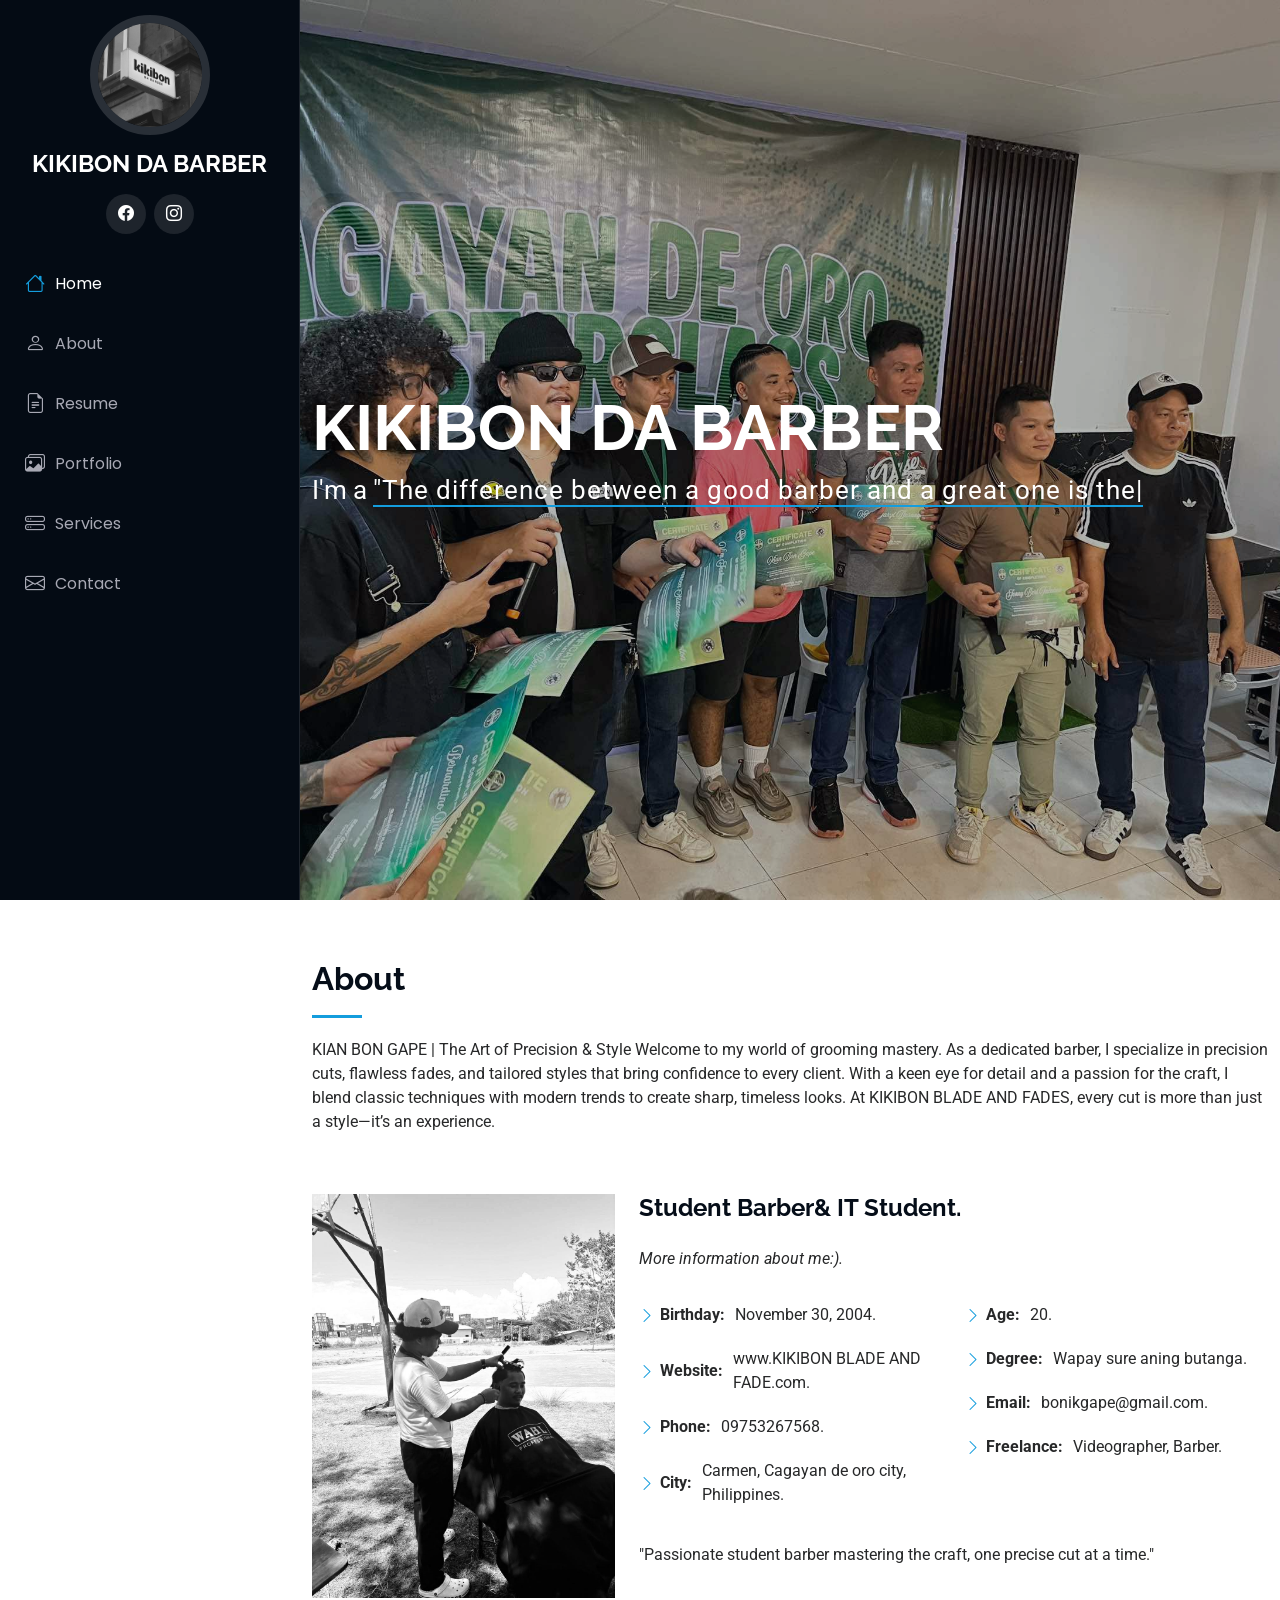
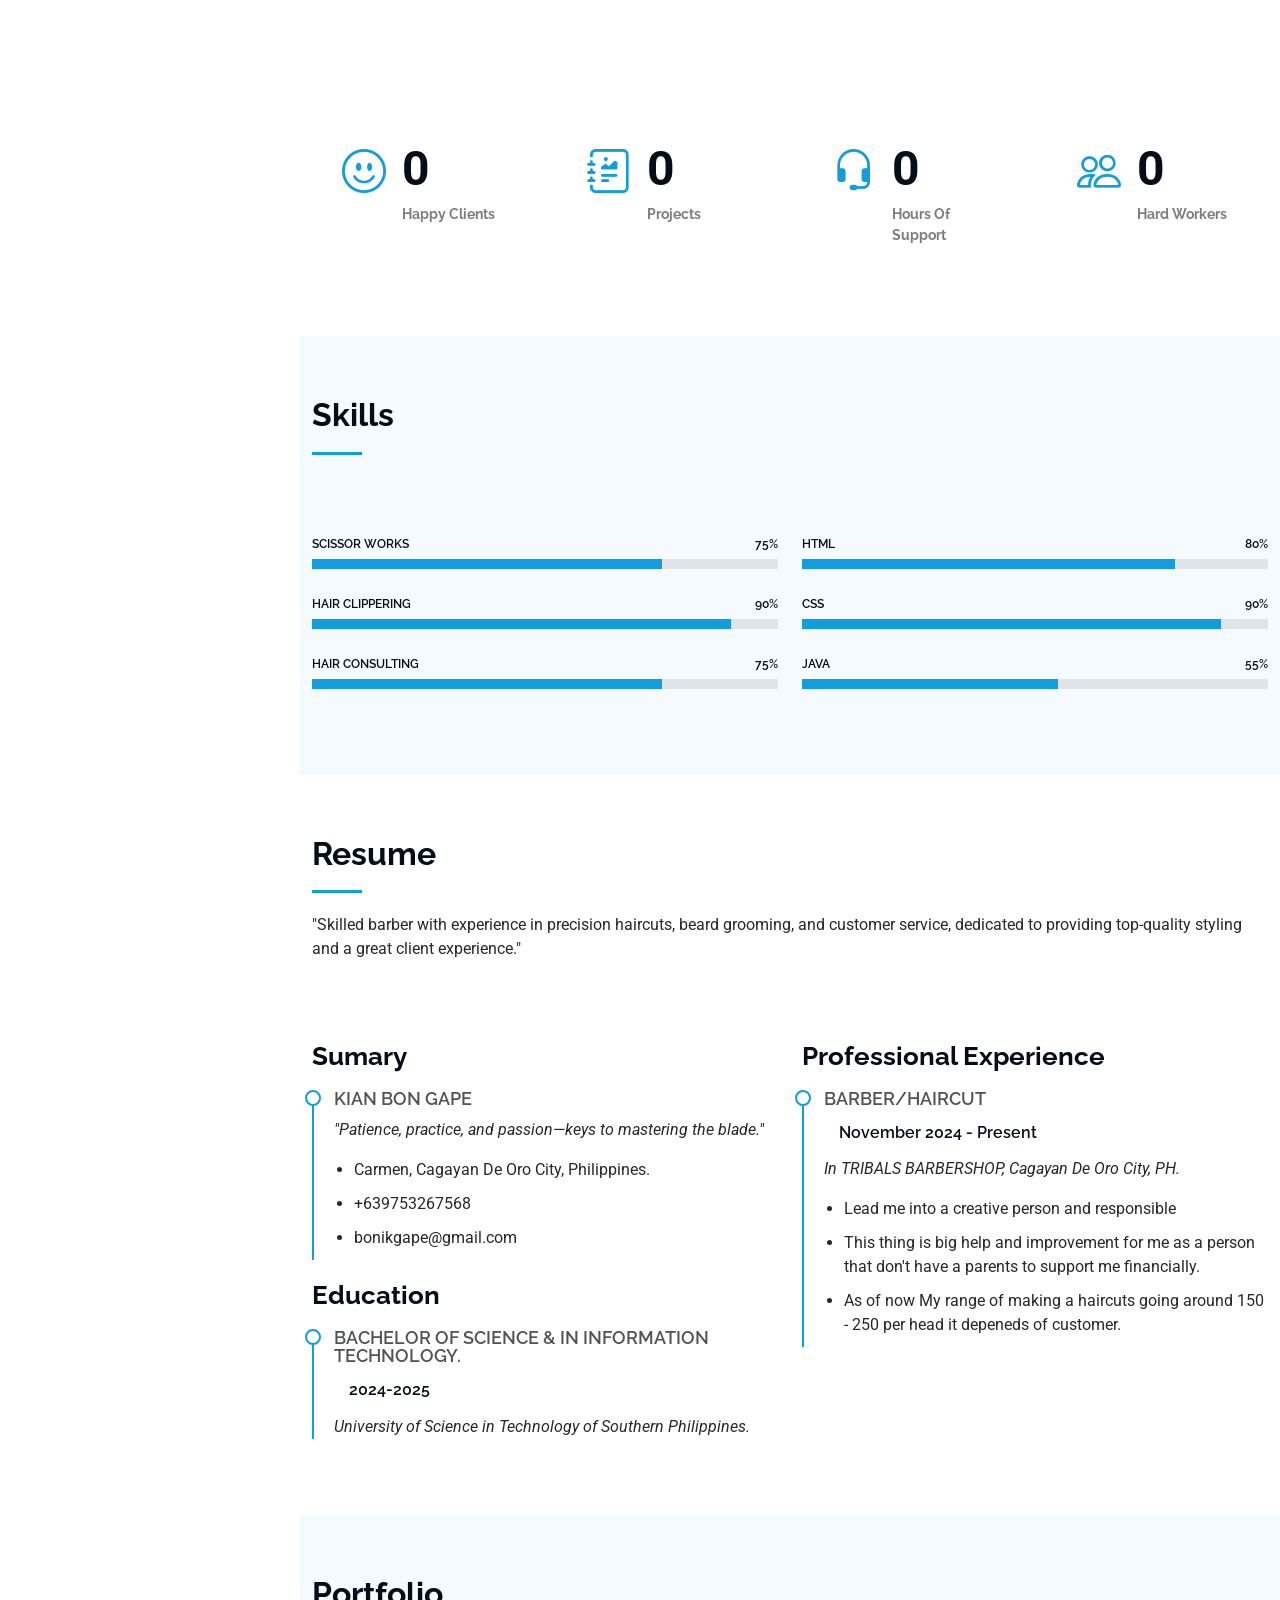
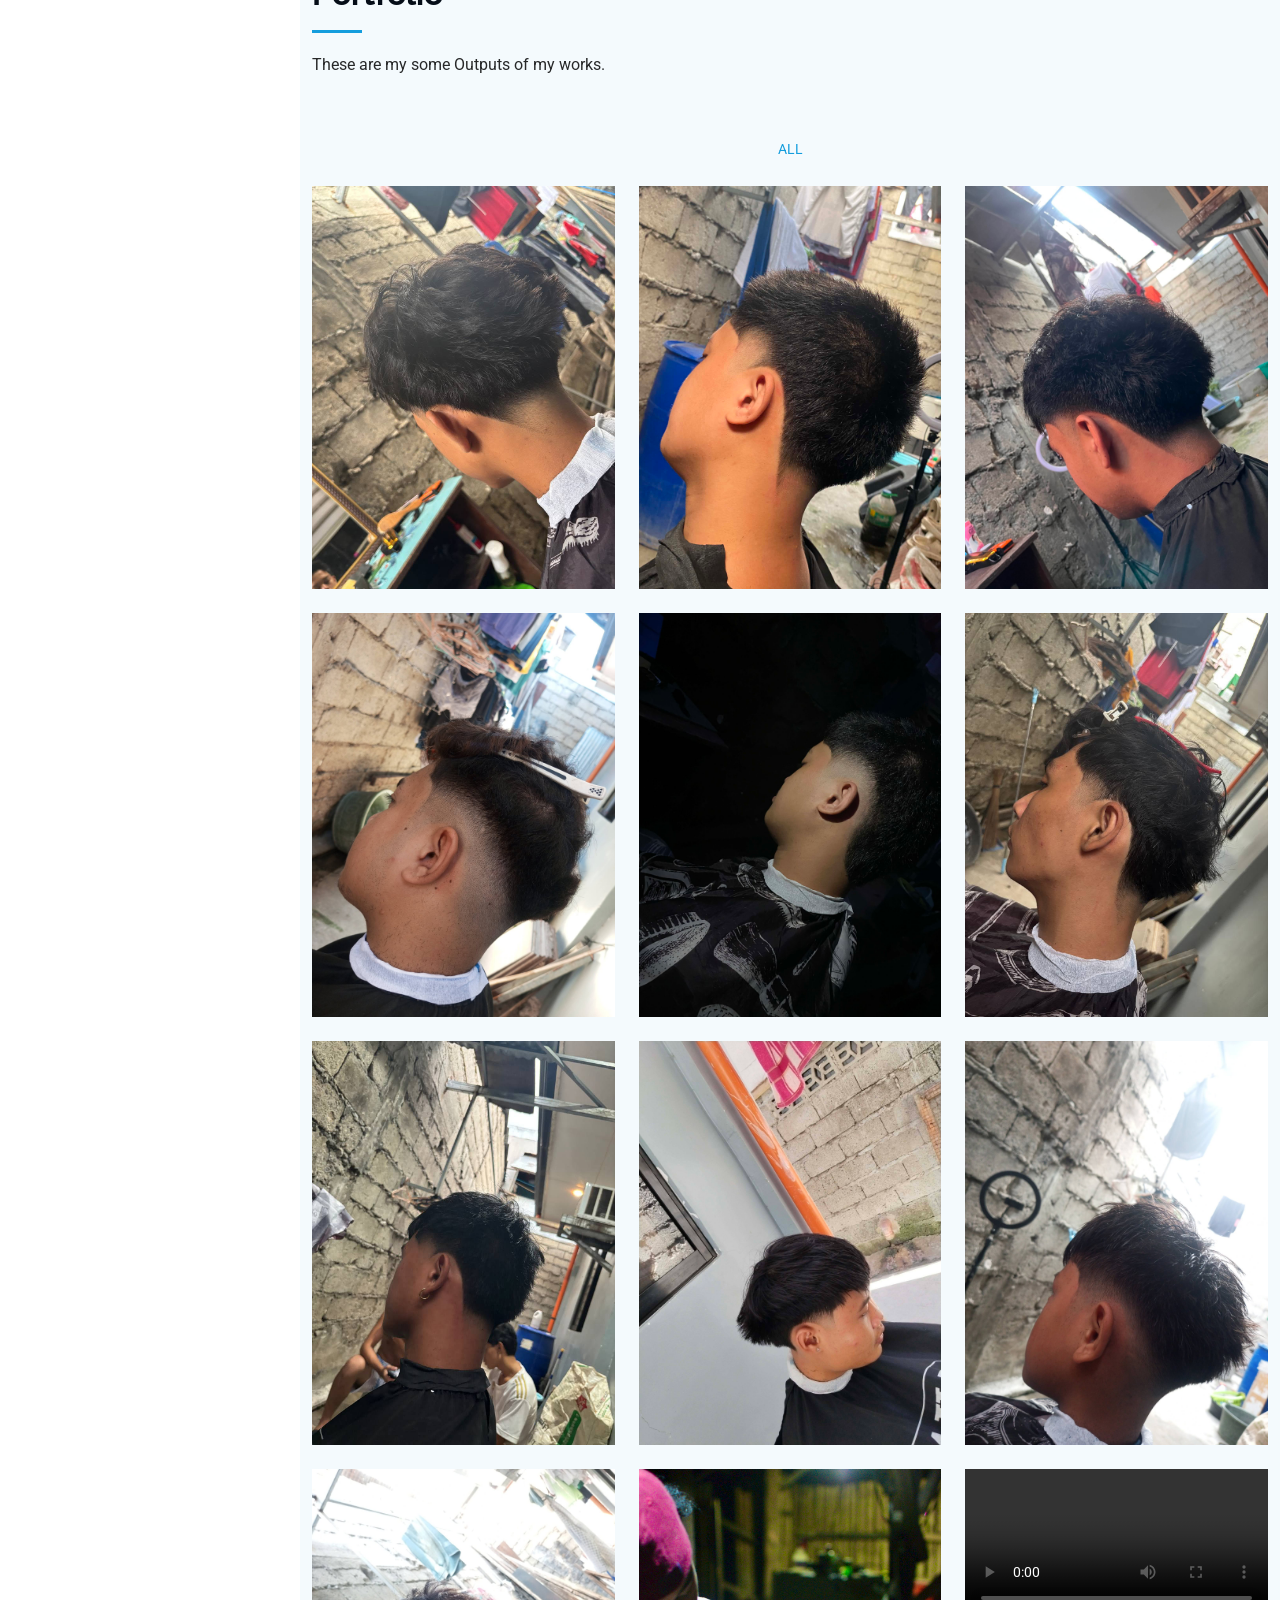
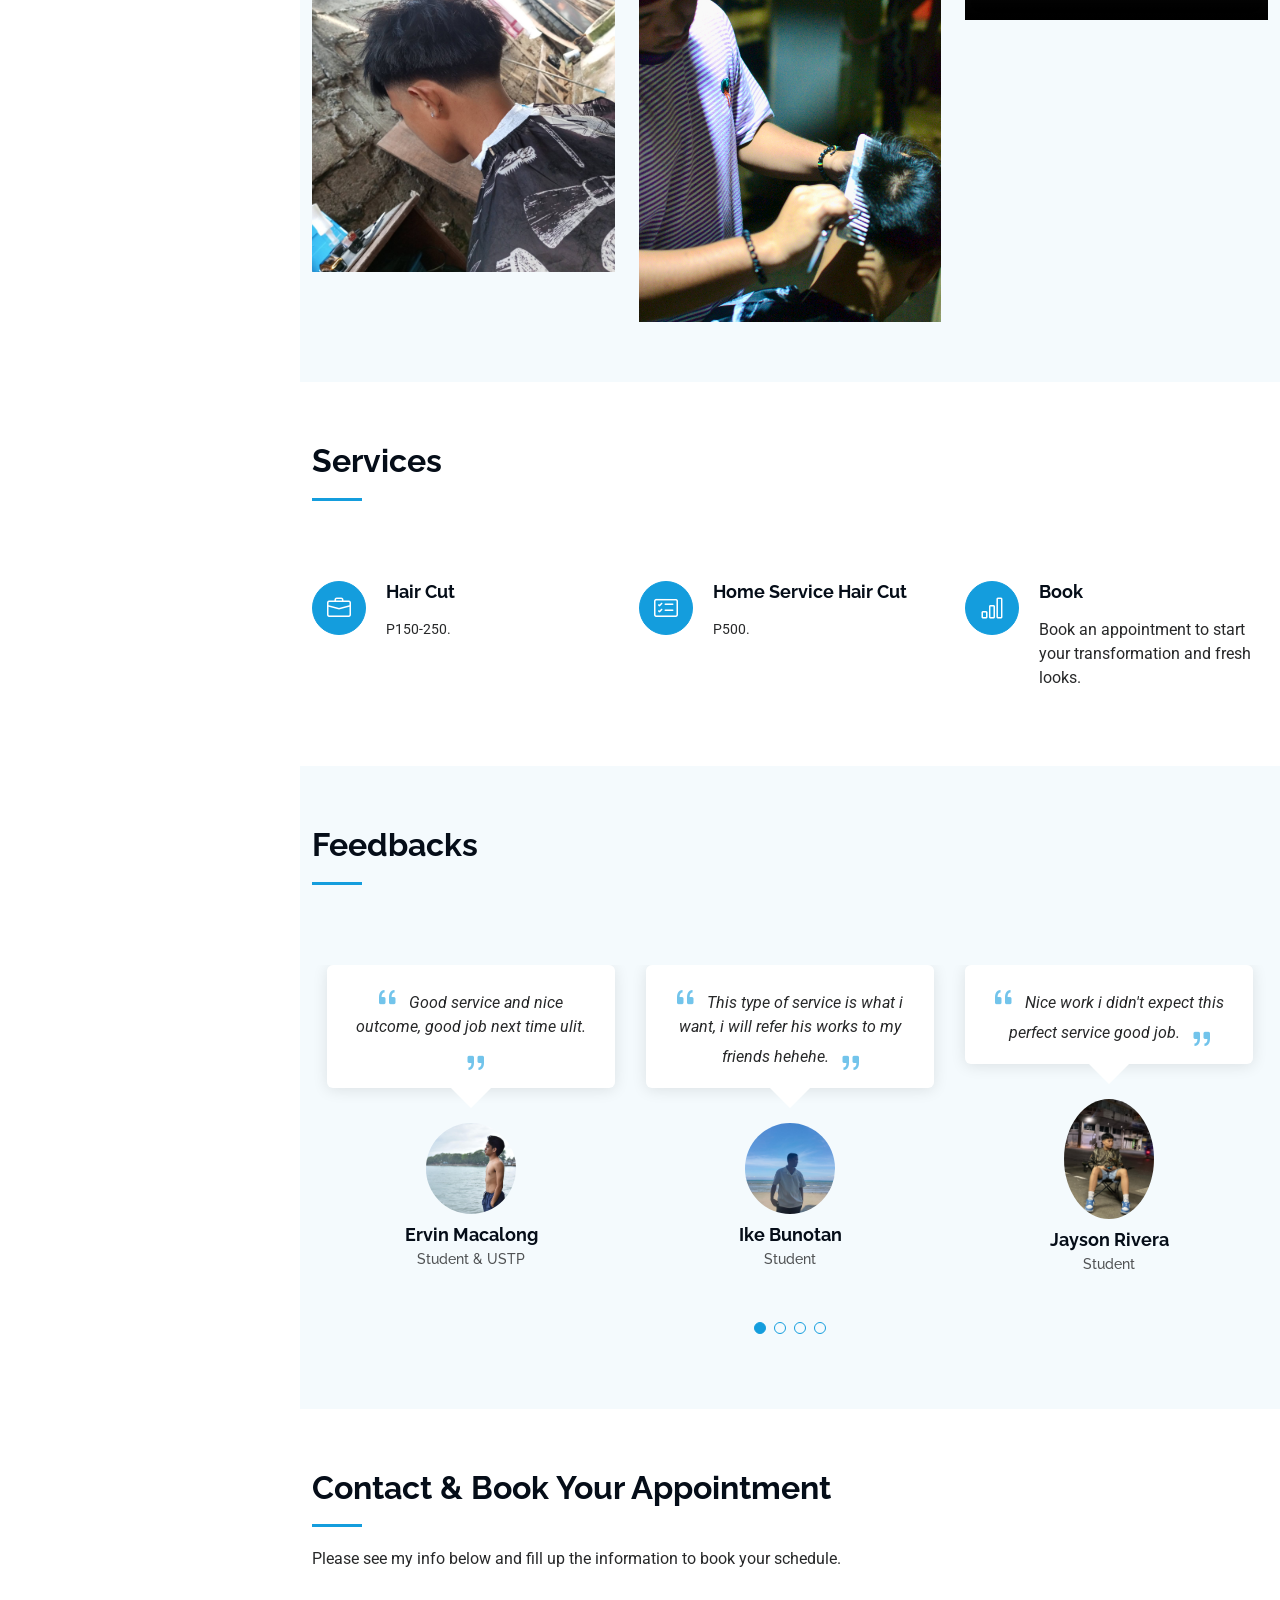
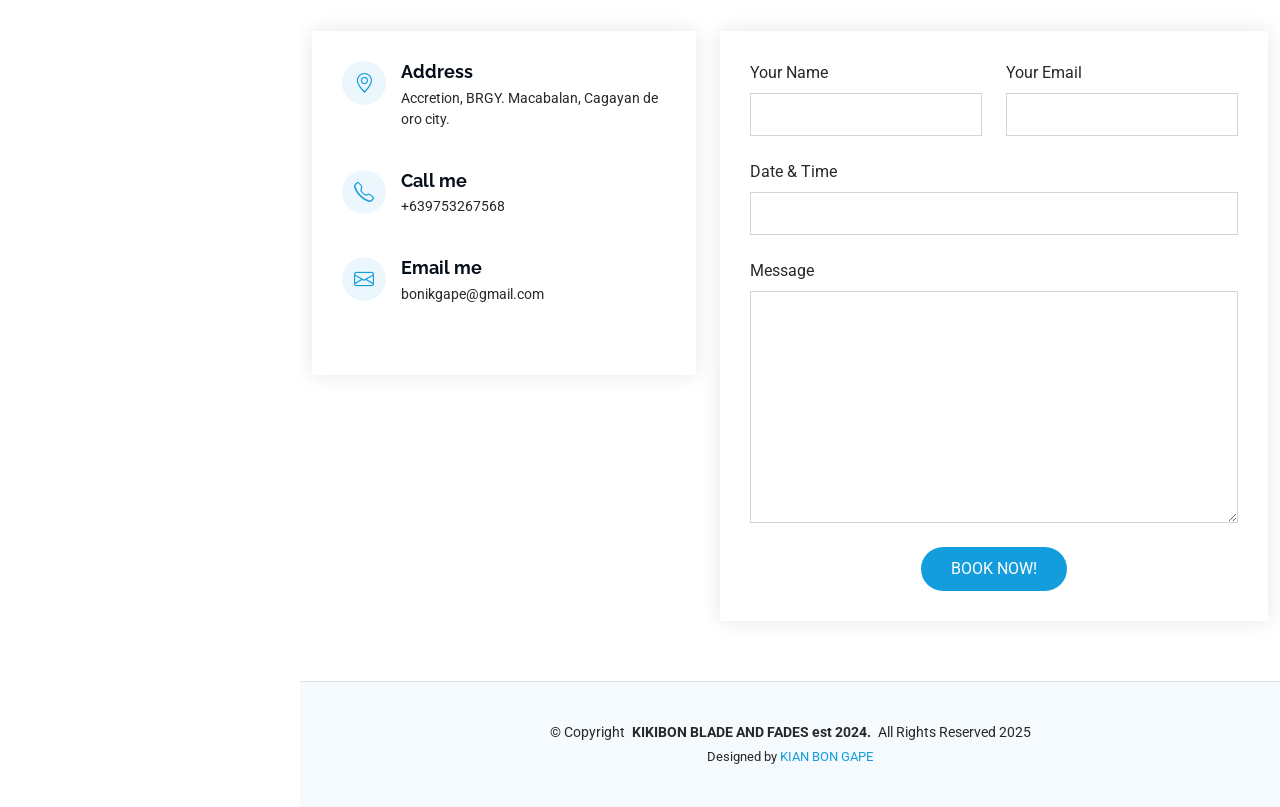
==== commit c051d251: "Initial commit" ====
--- a/index.html
+++ b/index.html
@@ -4,13 +4,13 @@
 <head>
   <meta charset="utf-8">
   <meta content="width=device-width, initial-scale=1.0" name="viewport">
-  <title>KIKIBON BLADE AND FADES</title>
+  <title>KIKIBON DA BARBER</title>
   <meta content="" name="description">
   <meta content="" name="keywords">
 
   <!-- Favicons -->
-  <link href="assets/img/barber.jpg" rel="icon">
-  <link href="assets/img/barber.jpg" rel="apple-touch-icon">
+  <link href="assets/img/main.jpg" rel="icon">
+  <link href="assets/img/main.jpg" rel="apple-touch-icon">
 
   <!-- Fonts -->
   <link href="https://fonts.googleapis.com" rel="preconnect">
@@ -27,13 +27,6 @@
   <!-- Main CSS File -->
   <link href="assets/css/main.css" rel="stylesheet">
 
-  <!-- =======================================================
-  * Template Name: iPortfolio
-  * Template URL: https://bootstrapmade.com/iportfolio-bootstrap-portfolio-websites-template/
-  * Updated: Jun 29 2024 with Bootstrap v5.3.3
-  * Author: BootstrapMade.com
-  * License: https://bootstrapmade.com/license/
-  ======================================================== -->
 </head>
 
 <body class="index-page">
@@ -48,13 +41,13 @@
     <a href="index.html" class="logo d-flex align-items-center justify-content-center">
       <!-- Uncomment the line below if you also wish to use an image logo -->
       <!-- <img src="assets/img/logo.png" alt=""> -->
-      <h1 class="sitename">KIKIBON BLADE AND FADES</h1>
+      <h1 class="sitename">KIKIBON DA BARBER</h1>
     </a>
 
    
     <div class="social-links text-center">
-      <a href="https://www.facebook.com/kianbongape.30" class="facebook" target="_blank"><i class="bi bi-facebook"></i></a>
-      <a href="https://www.instagram.com/ur_bonifacio/" class="instagram" target="_blank"><i class="bi bi-instagram"></i></a>
+      <a href="https://www.facebook.com/profile.php?id=61560428044603" class="facebook" target="_blank"><i class="bi bi-facebook"></i></a>
+      <a href="https://www.instagram.com/_andres.bonifacio/" class="instagram" target="_blank"><i class="bi bi-instagram"></i></a>
   </div>
 
     <nav id="navmenu" class="navmenu">
@@ -75,10 +68,10 @@
     <!-- Hero Section -->
     <section id="hero" class="hero section dark-background">
 
-      <img src="assets/img/5.jpg" alt="" data-aos="fade-in" class="">
+      <img src="assets/img/sem2.jpg" alt="" data-aos="fade-in" class="">
 
       <div class="container" data-aos="fade-up" data-aos-delay="100">
-        <h2>KIKIBON BLADE AND FADES</h2>
+        <h2>KIKIBON DA BARBER</h2>
         <p>I'm a <span class="typed" data-typed-items="Barber, College Student, Freelancer">"The difference between a good barber and a great one is the commitment to learning every day."</span><span class="typed-cursor typed-cursor--blink" aria-hidden="true"></span><span class="typed-cursor typed-cursor--blink" aria-hidden="true"></span></p>
       </div>
 
@@ -99,7 +92,7 @@
 
         <div class="row gy-4 justify-content-center">
           <div class="col-lg-4">
-            <img src="assets/img/main2.JPG" class="img-fluid" alt="">
+            <img src="assets/img/profilebw.jpg" class="img-fluid" alt="">
           </div>
           <div class="col-lg-8 content">
             <h2>Student Barber&amp; IT Student.</h2>
@@ -327,11 +320,11 @@
 
             <div class="col-lg-4 col-md-6 portfolio-item isotope-item filter-app">
               <div class="portfolio-content h-100">
-                <img src="assets/img/4.jpg" class="img-fluid" alt="">
+                <img src="assets/img/ban.jpg" class="img-fluid" alt="">
                 <div class="portfolio-info">
                   <h4>1</h4>
-                  <p>Modern Mullet</p>
-                  <a href="assets/img/4.jpg" title="Modern Mullet X Jayson Rivera" data-gallery="portfolio-gallery-app" class="glightbox preview-link"><i class="bi bi-zoom-in"></i></a>
+                  <p>Shadow Taper</p>
+                  <a href="assets/img/ban1.jpg" title="Modern Mullet X Jayson Rivera" data-gallery="portfolio-gallery-app" class="glightbox preview-link"><i class="bi bi-zoom-in"></i></a>
                   <a href="portfolio-details.html" title="More Details" class="details-link"><i class="bi bi-link-45deg"></i></a>
                 </div>
               </div>
@@ -339,11 +332,11 @@
 
             <div class="col-lg-4 col-md-6 portfolio-item isotope-item filter-product">
               <div class="portfolio-content h-100">
-                <img src="assets/img/xav.jpg" class="img-fluid" alt="">
+                <img src="assets/img/ekoy.jpg" class="img-fluid" alt="">
                 <div class="portfolio-info">
                   <h4>2</h4>
-                  <p>Modern Mullet</p>
-                  <a href="assets/img/xav.jpg" title="Modern Mullet X Xaxi" data-gallery="portfolio-gallery-product" class="glightbox preview-link"><i class="bi bi-zoom-in"></i></a>
+                  <p>Mid taper</p>
+                  <a href="assets/img/ekoy.jpg" title="Modern Mullet X Xaxi" data-gallery="portfolio-gallery-product" class="glightbox preview-link"><i class="bi bi-zoom-in"></i></a>
                   <a href="portfolio-details.html" title="More Details" class="details-link"><i class="bi bi-link-45deg"></i></a>
                 </div>
               </div>
@@ -351,11 +344,11 @@
 
             <div class="col-lg-4 col-md-6 portfolio-item isotope-item filter-branding">
               <div class="portfolio-content h-100">
-                <img src="assets/img/be.jpg" class="img-fluid" alt="">
+                <img src="assets/img/ervin.jpg" class="img-fluid" alt="">
                 <div class="portfolio-info">
                   <h4>3</h4>
                   <p>Mid Taper Fade</p>
-                  <a href="assets/img/be.jpg" title="Taper Fade" data-gallery="portfolio-gallery-branding" class="glightbox preview-link"><i class="bi bi-zoom-in"></i></a>
+                  <a href="assets/img/ervin.jpg" title="Taper Fade" data-gallery="portfolio-gallery-branding" class="glightbox preview-link"><i class="bi bi-zoom-in"></i></a>
                   <a href="portfolio-details.html" title="More Details" class="details-link"><i class="bi bi-link-45deg"></i></a>
                 </div>
               </div>
@@ -363,11 +356,11 @@
 
             <div class="col-lg-4 col-md-6 portfolio-item isotope-item filter-books">
               <div class="portfolio-content h-100">
-                <img src="assets/img/josh.jpg" class="img-fluid" alt="">
+                <img src="assets/img/drian.jpg" class="img-fluid" alt="">
                 <div class="portfolio-info">
                   <h4>4</h4>
-                  <p>Low Taper Fade</p>
-                  <a href="assets/img/josh.jpg" title="Low Taper" data-gallery="portfolio-gallery-book" class="glightbox preview-link"><i class="bi bi-zoom-in"></i></a>
+                  <p>Mid Drop Fade</p>
+                  <a href="assets/img/drian.jpg" title="Low Taper" data-gallery="portfolio-gallery-book" class="glightbox preview-link"><i class="bi bi-zoom-in"></i></a>
                   <a href="portfolio-details.html" title="More Details" class="details-link"><i class="bi bi-link-45deg"></i></a>
                 </div>
               </div>
@@ -375,11 +368,11 @@
 
             <div class="col-lg-4 col-md-6 portfolio-item isotope-item filter-app">
               <div class="portfolio-content h-100">
-                <img src="assets/img/jon.jpg" class="img-fluid" alt="">
+                <img src="assets/img/ikoy.jpg" class="img-fluid" alt="">
                 <div class="portfolio-info">
                   <h4>5</h4>
-                  <p>Low Fade</p>
-                  <a href="assets/img/jon.jpg" title="Low Fade" data-gallery="portfolio-gallery-app" class="glightbox preview-link"><i class="bi bi-zoom-in"></i></a>
+                  <p>Burst Fade</p>
+                  <a href="assets/img/ikoy.jpg" title="Low Fade" data-gallery="portfolio-gallery-app" class="glightbox preview-link"><i class="bi bi-zoom-in"></i></a>
                   <a href="portfolio-details.html" title="More Details" class="details-link"><i class="bi bi-link-45deg"></i></a>
                 </div>
               </div>
@@ -387,11 +380,11 @@
 
             <div class="col-lg-4 col-md-6 portfolio-item isotope-item filter-product">
               <div class="portfolio-content h-100">
-                <img src="assets/img/xa.jpg" class="img-fluid" alt="">
+                <img src="assets/img/dodong (2).jpg" class="img-fluid" alt="">
                 <div class="portfolio-info">
                   <h4>6</h4>
-                  <p>Modern Mullet</p>
-                  <a href="assets/img/xa.jpg" title="Modern Mullet" data-gallery="portfolio-gallery-product" class="glightbox preview-link"><i class="bi bi-zoom-in"></i></a>
+                  <p>Taper</p>
+                  <a href="assets/img/dodong (2).jpg" title="Modern Mullet" data-gallery="portfolio-gallery-product" class="glightbox preview-link"><i class="bi bi-zoom-in"></i></a>
                   <a href="portfolio-details.html" title="More Details" class="details-link"><i class="bi bi-link-45deg"></i></a>
                 </div>
               </div>
@@ -399,11 +392,11 @@
 
             <div class="col-lg-4 col-md-6 portfolio-item isotope-item filter-branding">
               <div class="portfolio-content h-100">
-                <img src="assets/img/iki.jpg" class="img-fluid" alt="">
+                <img src="assets/img/nard.jpg" class="img-fluid" alt="">
                 <div class="portfolio-info">
                   <h4>7</h4>
-                  <p>Textured Mullet</p>
-                  <a href="assets/img/ike.jpg" title="Textured Mullet" data-gallery="portfolio-gallery-branding" class="glightbox preview-link"><i class="bi bi-zoom-in"></i></a>
+                  <p>Taper</p>
+                  <a href="assets/img/nard.jpg" title="Textured Mullet" data-gallery="portfolio-gallery-branding" class="glightbox preview-link"><i class="bi bi-zoom-in"></i></a>
                   <a href="portfolio-details.html" title="More Details" class="details-link"><i class="bi bi-link-45deg"></i></a>
                 </div>
               </div>
@@ -411,11 +404,11 @@
 
             <div class="col-lg-4 col-md-6 portfolio-item isotope-item filter-books">
               <div class="portfolio-content h-100">
-                <img src="assets/img/7.JPG" class="img-fluid" alt="">
+                <img src="assets/img/shawn.jpg" class="img-fluid" alt="">
                 <div class="portfolio-info">
                   <h4>8</h4>
-                  <p>Candid</p>
-                  <a href="assets/img/7.JPG" title="Candid" data-gallery="portfolio-gallery-book" class="glightbox preview-link"><i class="bi bi-zoom-in"></i></a>
+                  <p>taper</p>
+                  <a href="assets/img/shawn.JPG" title="Candid" data-gallery="portfolio-gallery-book" class="glightbox preview-link"><i class="bi bi-zoom-in"></i></a>
                   <a href="portfolio-details.html" title="More Details" class="details-link"><i class="bi bi-link-45deg"></i></a>
                 </div>
               </div>
@@ -423,11 +416,11 @@
 
             <div class="col-lg-4 col-md-6 portfolio-item isotope-item filter-app">
               <div class="portfolio-content h-100">
-                <img src="assets/img/xavi.jpg" class="img-fluid" alt="">
+                <img src="assets/img/bata.jpg" class="img-fluid" alt="">
                 <div class="portfolio-info">
                   <h4>9</h4>
-                  <p>Mullet</p>
-                  <a href="assets/img/xavi.jpg" title="Mullet" data-gallery="portfolio-gallery-app" class="glightbox preview-link"><i class="bi bi-zoom-in"></i></a>
+                  <p>Low fade with texture fringe</p>
+                  <a href="assets/img/bata.jpg" title="Mullet" data-gallery="portfolio-gallery-app" class="glightbox preview-link"><i class="bi bi-zoom-in"></i></a>
                   <a href="portfolio-details.html" title="More Details" class="details-link"><i class="bi bi-link-45deg"></i></a>
                 </div>
               </div>
@@ -435,11 +428,11 @@
 
             <div class="col-lg-4 col-md-6 portfolio-item isotope-item filter-product">
               <div class="portfolio-content h-100">
-                <img src="assets/img/3.JPG" class="img-fluid" alt="">
+                <img src="assets/img/biboy4.jpg" class="img-fluid" alt="">
                 <div class="portfolio-info">
                   <h4>10</h4>
-                  <p>Candid</p>
-                  <a href="assets/img/3.JPG" title="Candid" data-gallery="portfolio-gallery-product" class="glightbox preview-link"><i class="bi bi-zoom-in"></i></a>
+                  <p>Taper</p>
+                  <a href="assets/img/biboy4.jpg" title="Candid" data-gallery="portfolio-gallery-product" class="glightbox preview-link"><i class="bi bi-zoom-in"></i></a>
                   <a href="portfolio-details.html" title="More Details" class="details-link"><i class="bi bi-link-45deg"></i></a>
                 </div>
               </div>
@@ -460,16 +453,17 @@
             <div class="col-lg-4 col-md-6 portfolio-item isotope-item filter-books">
               <div class="portfolio-content h-100">
                   <video width="100%" controls>
-                      <source src="assets/videos/HA.mp4" type="video/mp4">
+                      <source src="assets/videos/hustle.mp4" type="video/mp4">
                       12
                   </video>
                   <div class="portfolio-info">
                       <h4>12</h4>
                       <p>Low Taper Fade</p>
-                      <a href="assets/videos/HA.mp4" title="Josh" data-gallery="portfolio-gallery-book" class="glightbox preview-link"><i class="bi bi-zoom-in"></i></a>
+                      <a href="assets/videos/hustle.mp4" title="Josh" data-gallery="portfolio-gallery-book" class="glightbox preview-link"><i class="bi bi-zoom-in"></i></a>
                       <a href="portfolio-details.html" title="More Details" class="details-link"><i class="bi bi-link-45deg"></i></a>
                   </div>
               </div>
+              
           </div><!-- End Portfolio Item -->
 
           </div><!-- End Portfolio Container -->
@@ -643,7 +637,7 @@
                 <i class="bi bi-geo-alt flex-shrink-0"></i>
                 <div>
                   <h3>Address</h3>
-                  <p>silvercreek subdivision, Carmen, Cagayan de oro city.</p>
+                  <p>Accretion, BRGY. Macabalan, Cagayan de oro city.</p>
                 </div>
               </div><!-- End Info Item -->
 
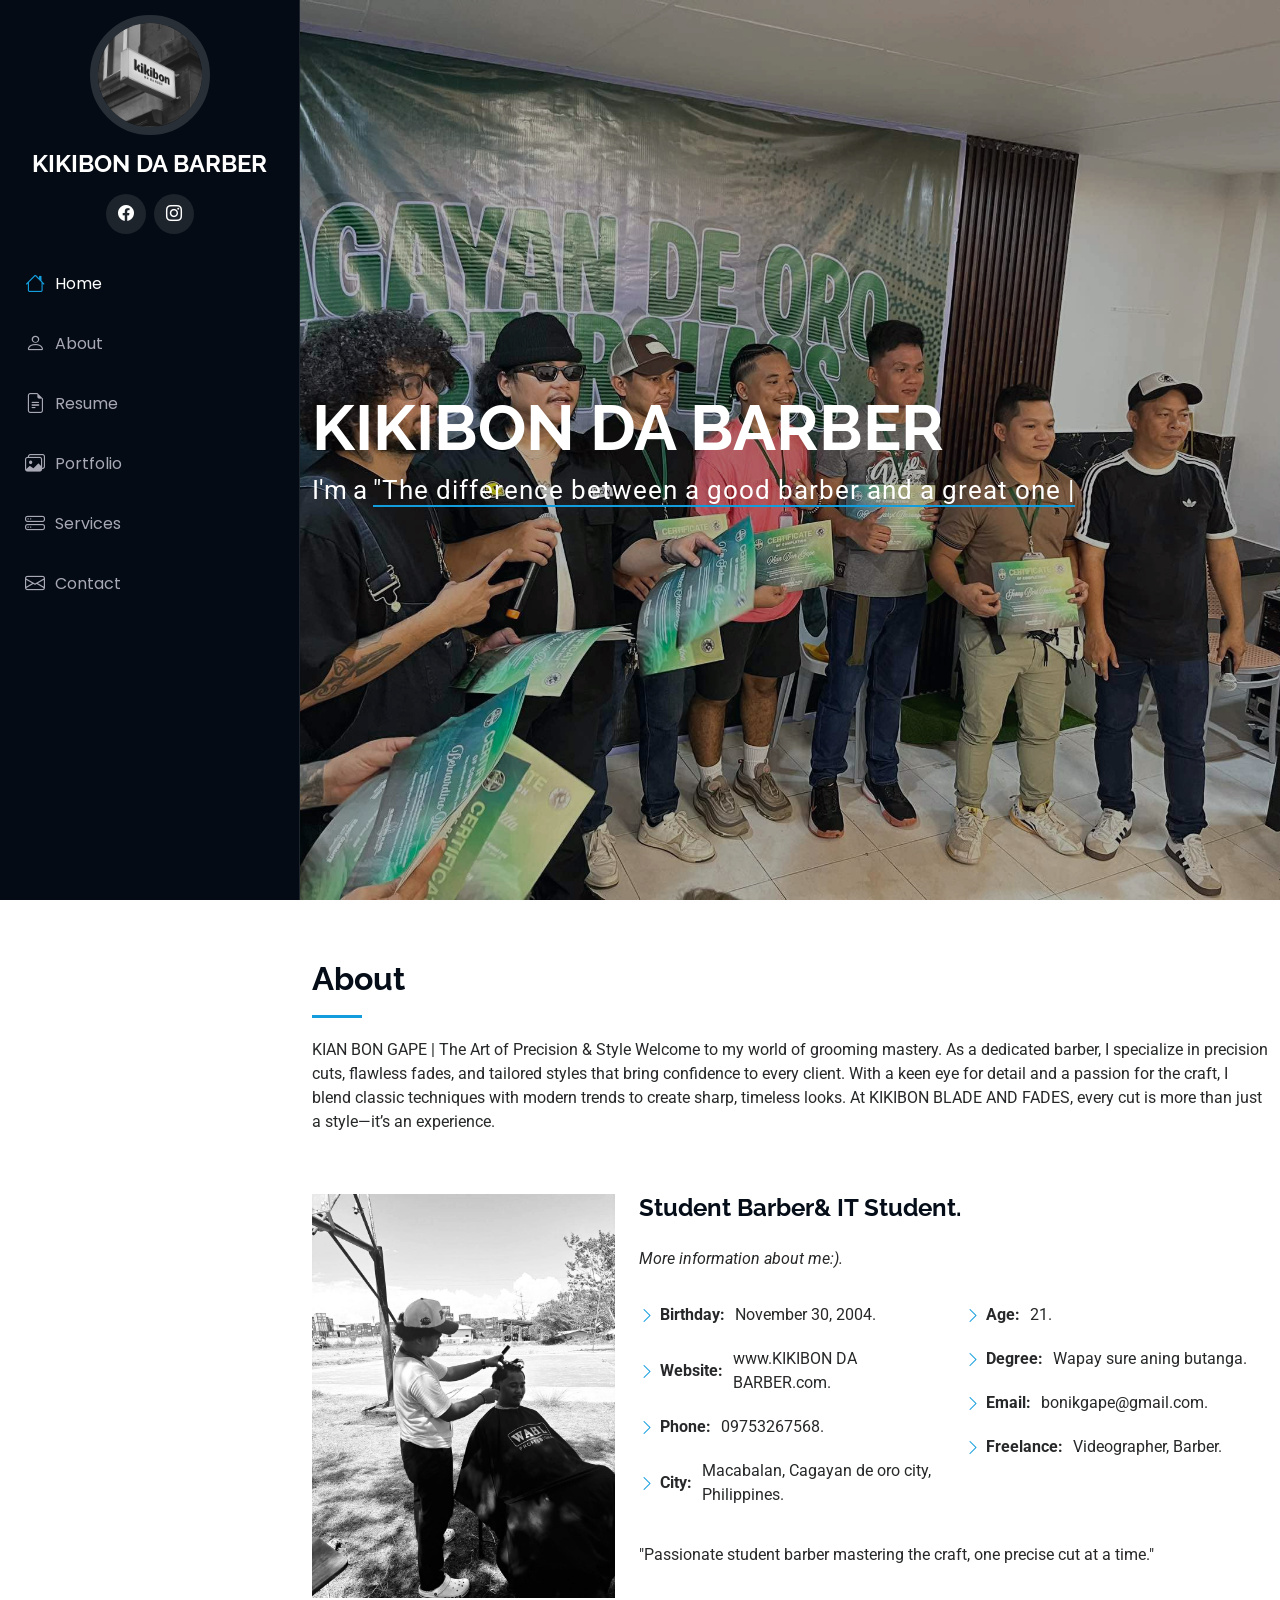
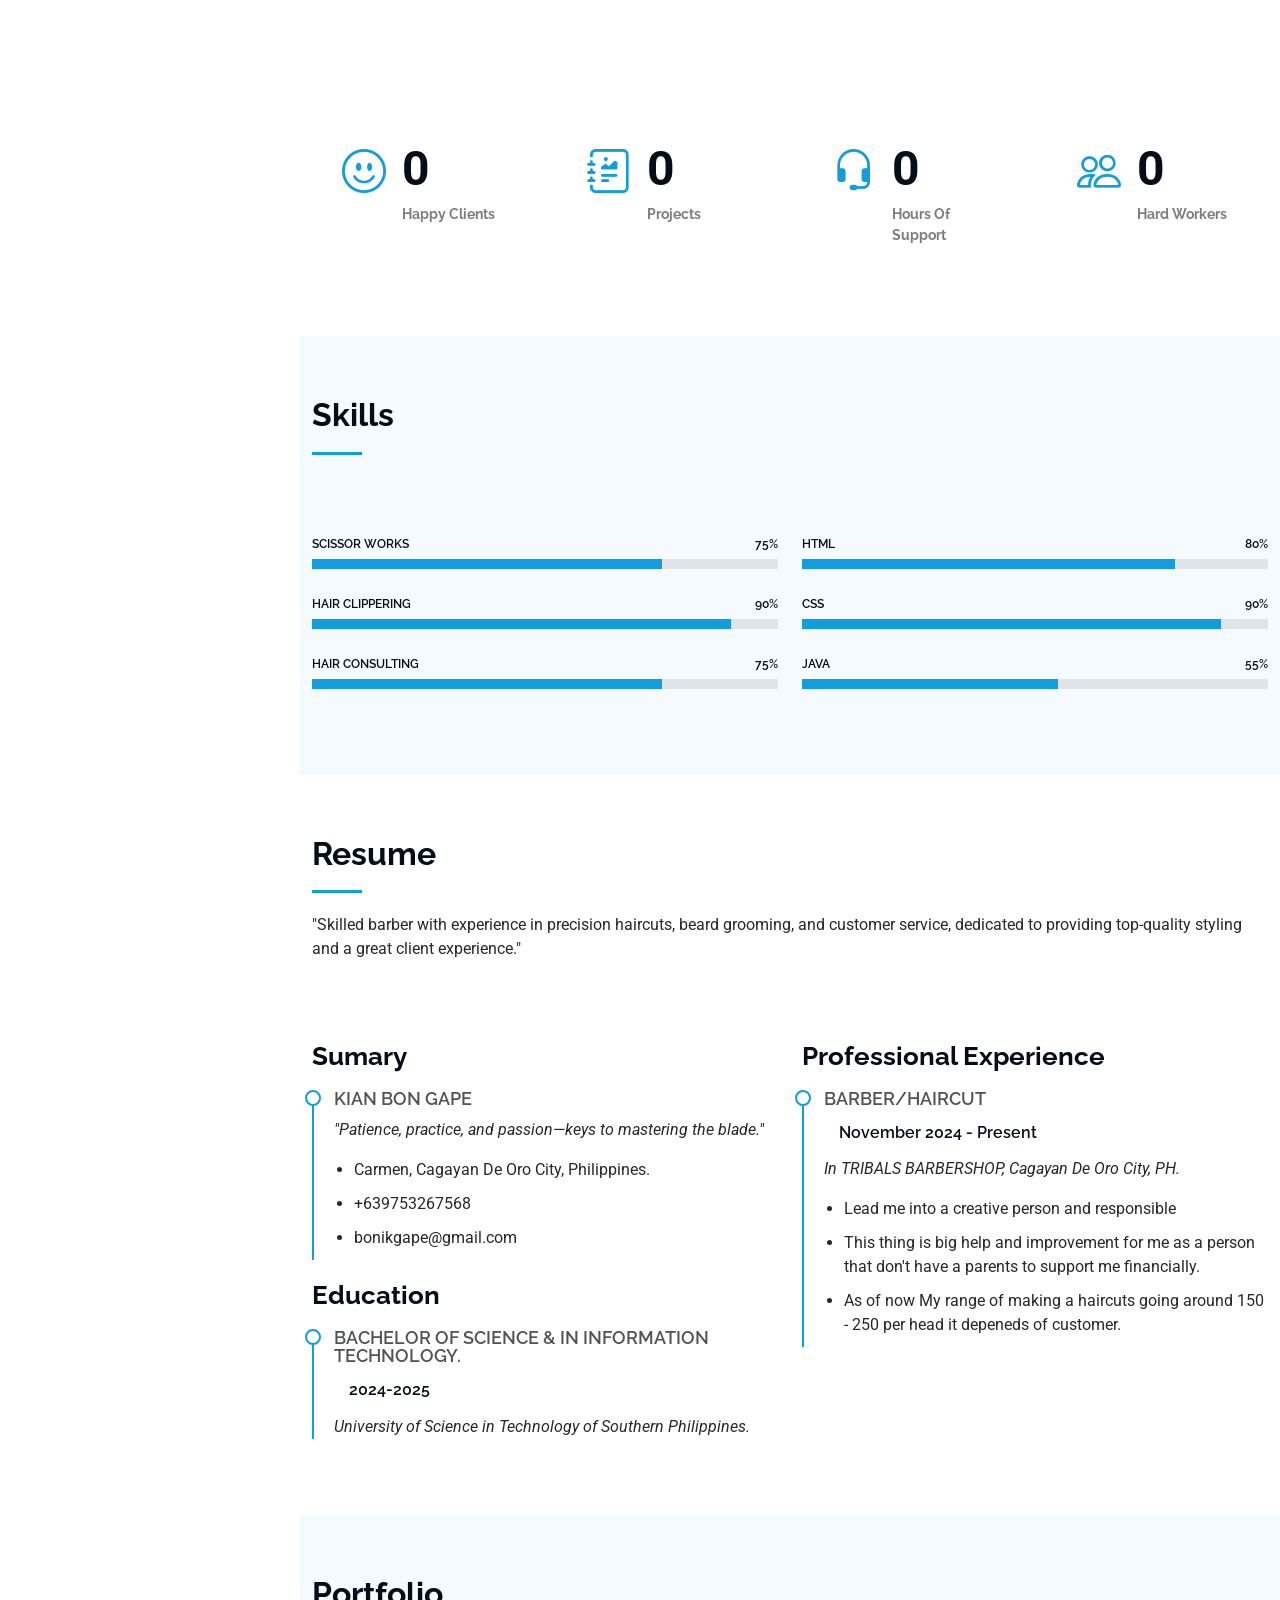
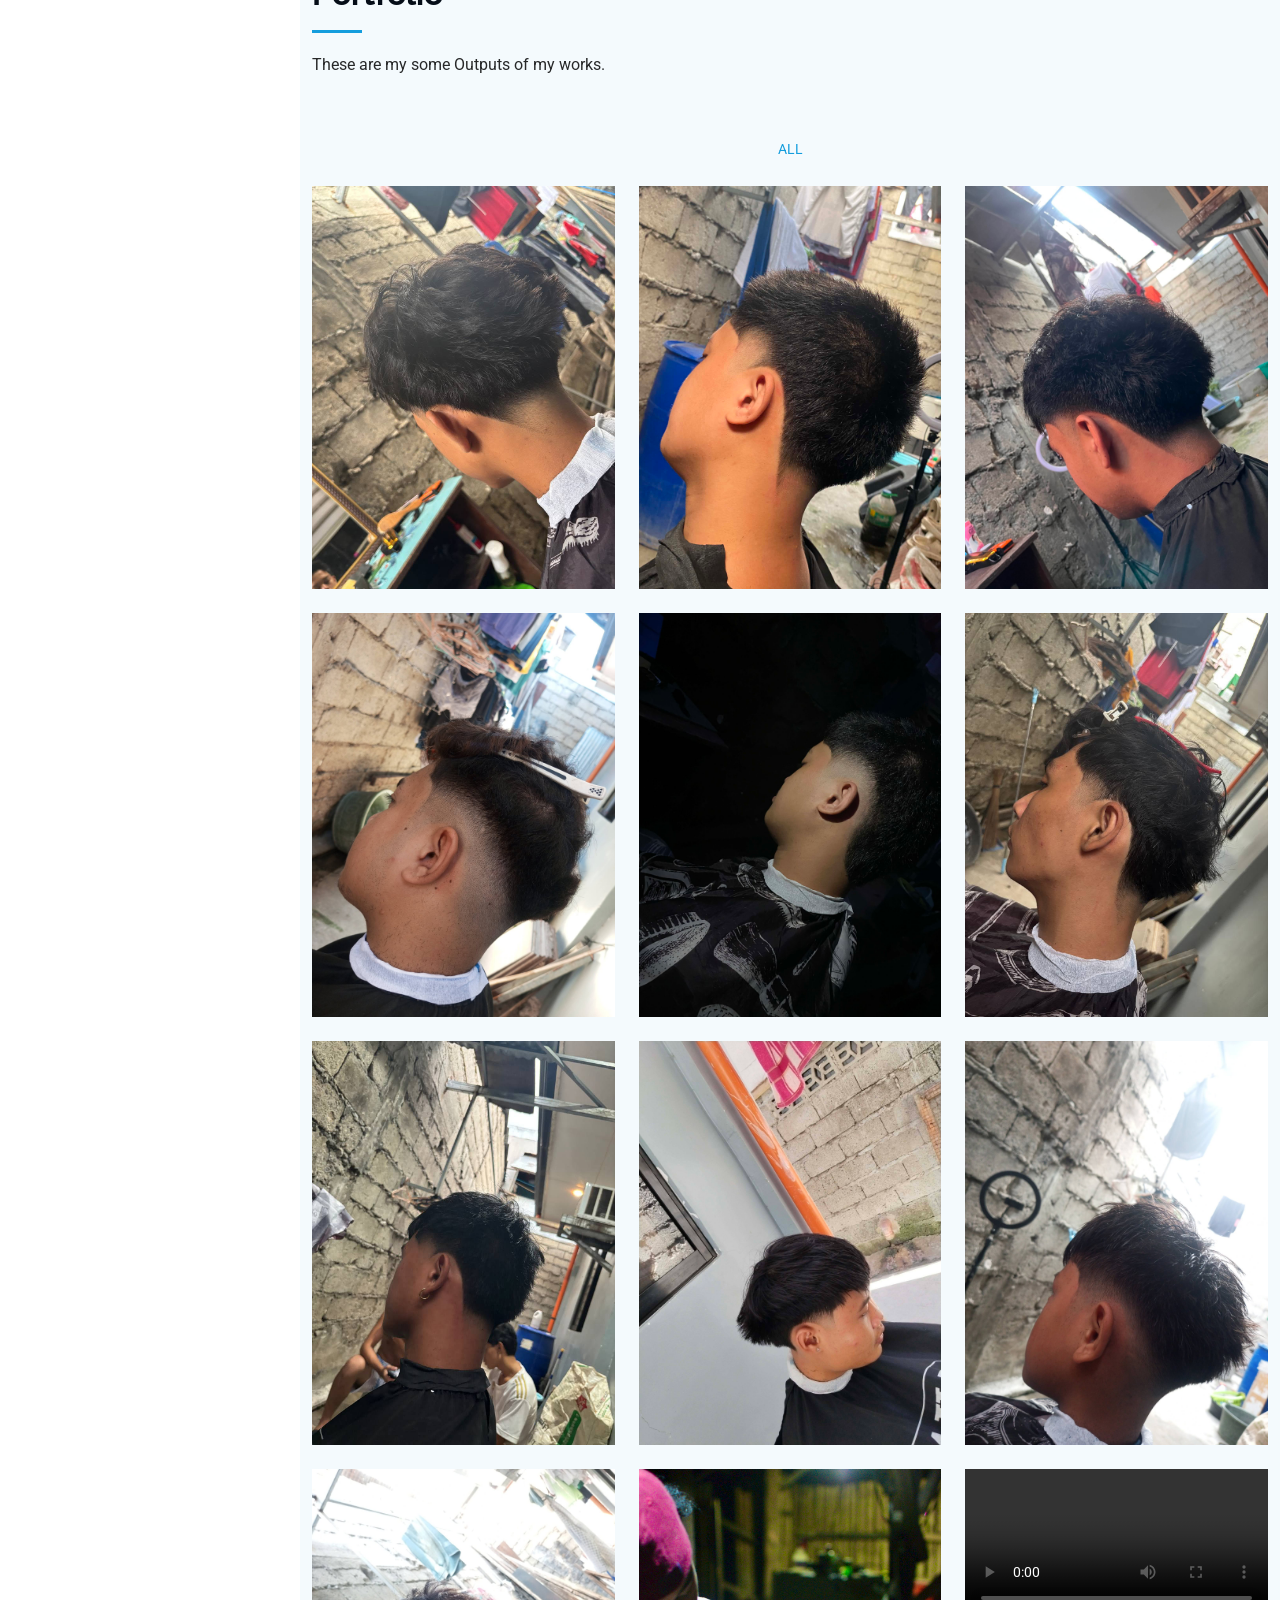
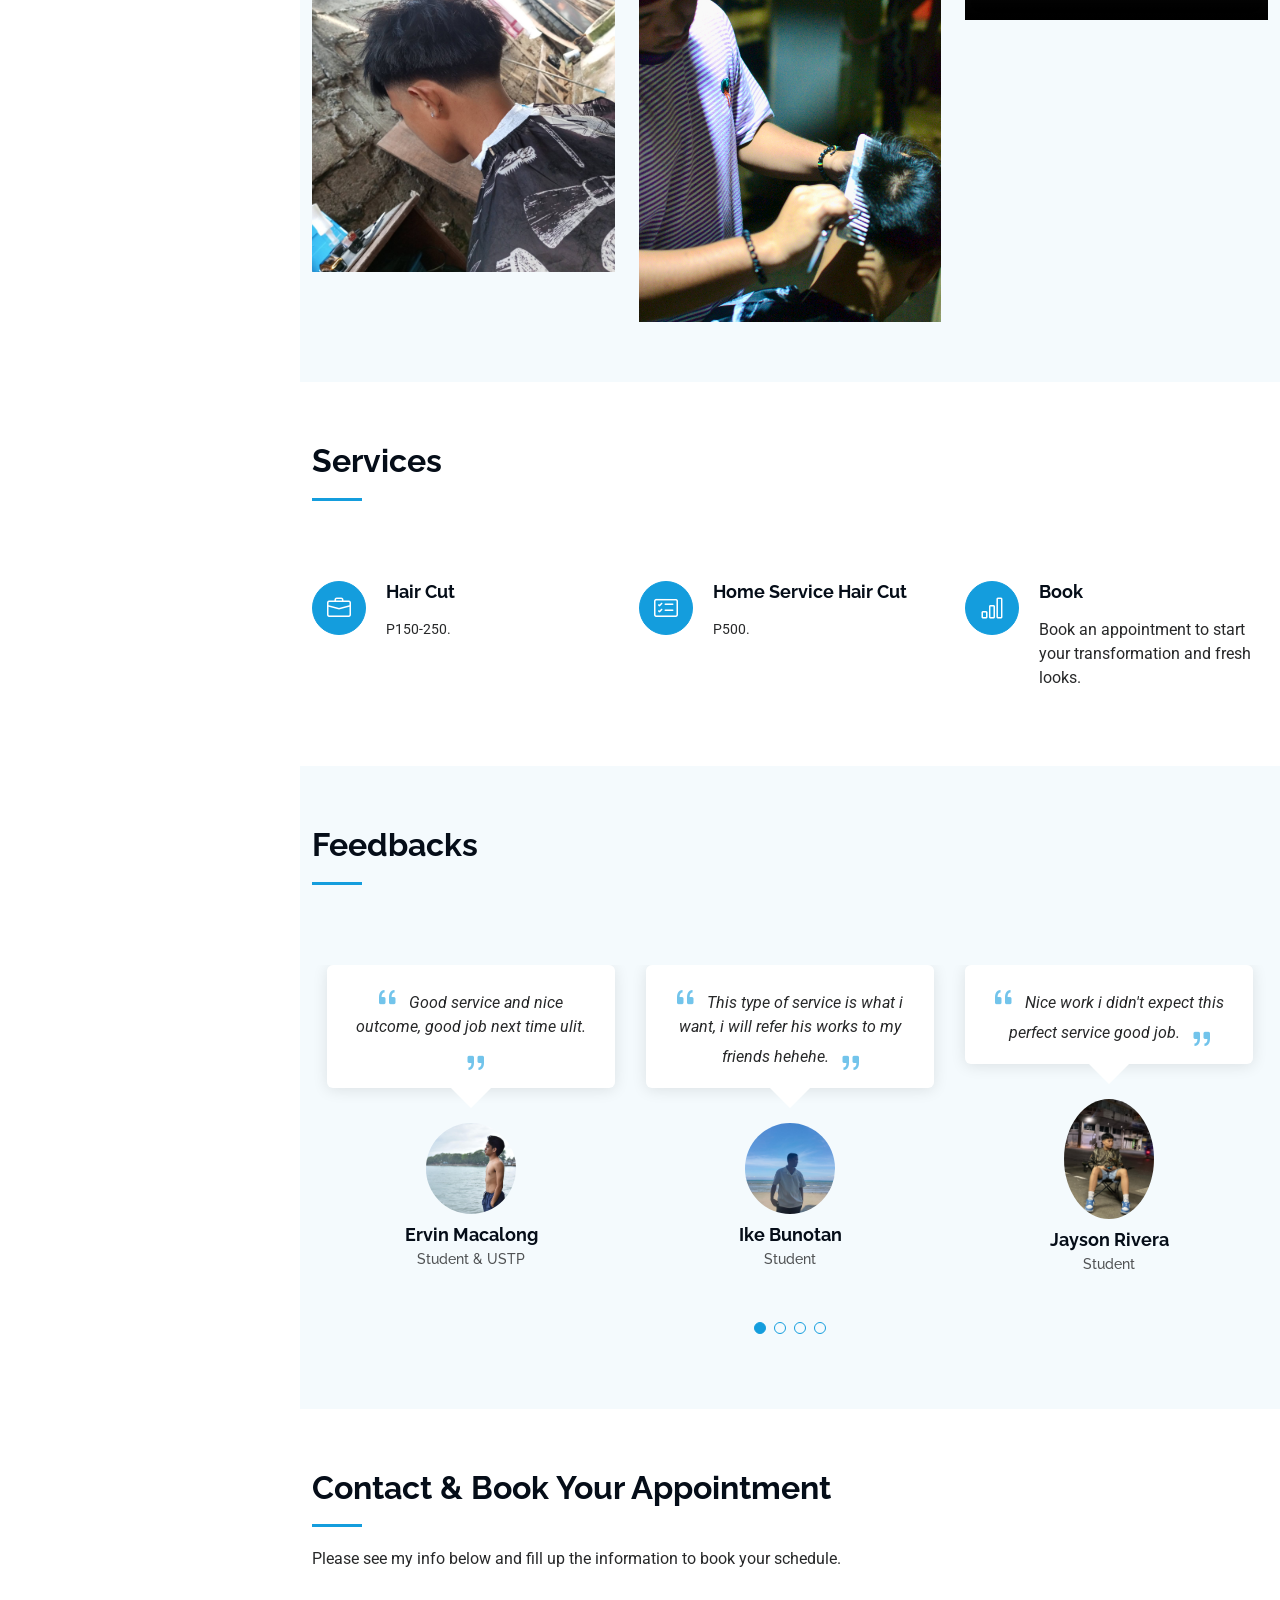
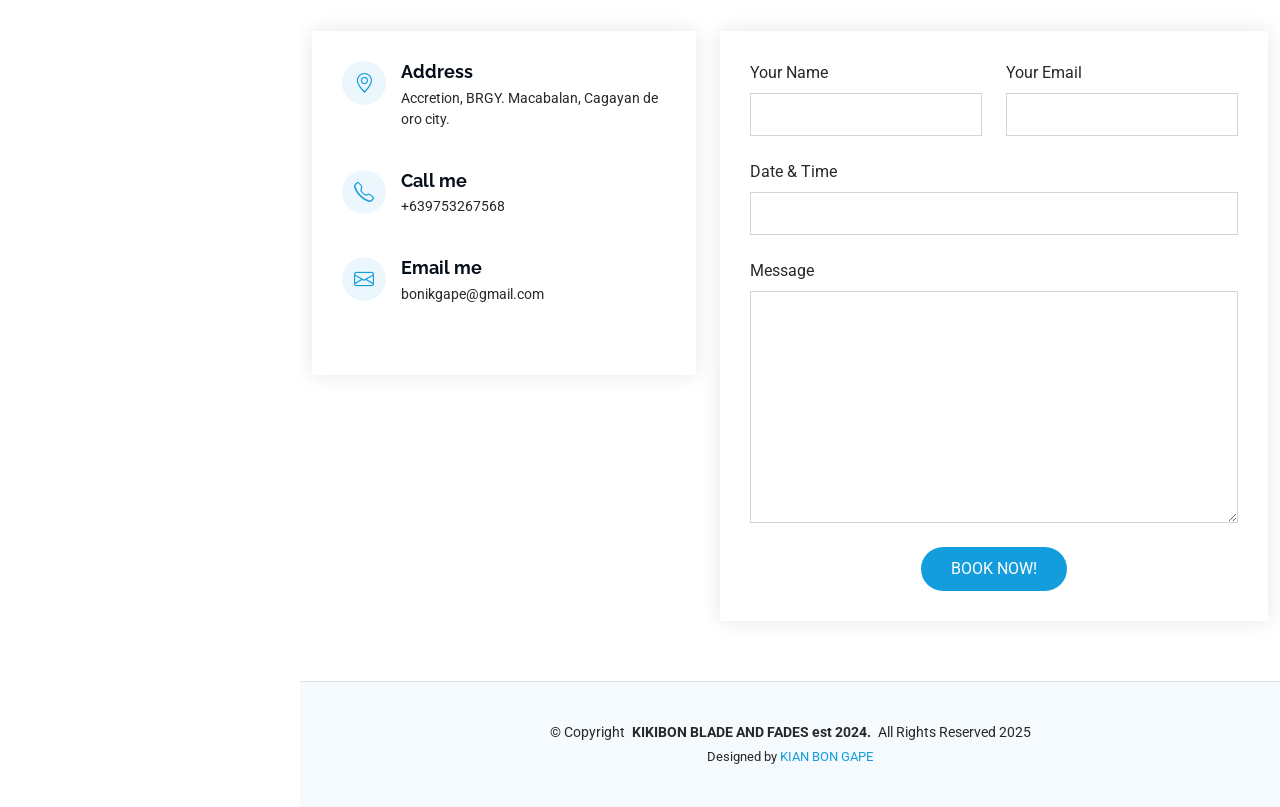
==== commit a492b4aa: "Update homepage" ====
--- a/index.html
+++ b/index.html
@@ -103,14 +103,14 @@
               <div class="col-lg-6">
                 <ul>
                   <li><i class="bi bi-chevron-right"></i> <strong>Birthday:</strong> <span>November 30, 2004.</span></li>
-                  <li><i class="bi bi-chevron-right"></i> <strong>Website:</strong> <span>www.KIKIBON BLADE AND FADE.com.</span></li>
+                  <li><i class="bi bi-chevron-right"></i> <strong>Website:</strong> <span>www.KIKIBON DA BARBER.com.</span></li>
                   <li><i class="bi bi-chevron-right"></i> <strong>Phone:</strong> <span>09753267568.</span></li>
-                  <li><i class="bi bi-chevron-right"></i> <strong>City:</strong> <span>Carmen, Cagayan de oro city, Philippines.</span></li>
+                  <li><i class="bi bi-chevron-right"></i> <strong>City:</strong> <span>Macabalan, Cagayan de oro city, Philippines.</span></li>
                 </ul>
               </div>
               <div class="col-lg-6">
                 <ul>
-                  <li><i class="bi bi-chevron-right"></i> <strong>Age:</strong> <span>20.</span></li>
+                  <li><i class="bi bi-chevron-right"></i> <strong>Age:</strong> <span>21.</span></li>
                   <li><i class="bi bi-chevron-right"></i> <strong>Degree:</strong> <span>Wapay sure aning butanga.</span></li>
                   <li><i class="bi bi-chevron-right"></i> <strong>Email:</strong> <span>bonikgape@gmail.com.</span></li>
                   <li><i class="bi bi-chevron-right"></i> <strong>Freelance:</strong> <span>Videographer, Barber.</span></li>
